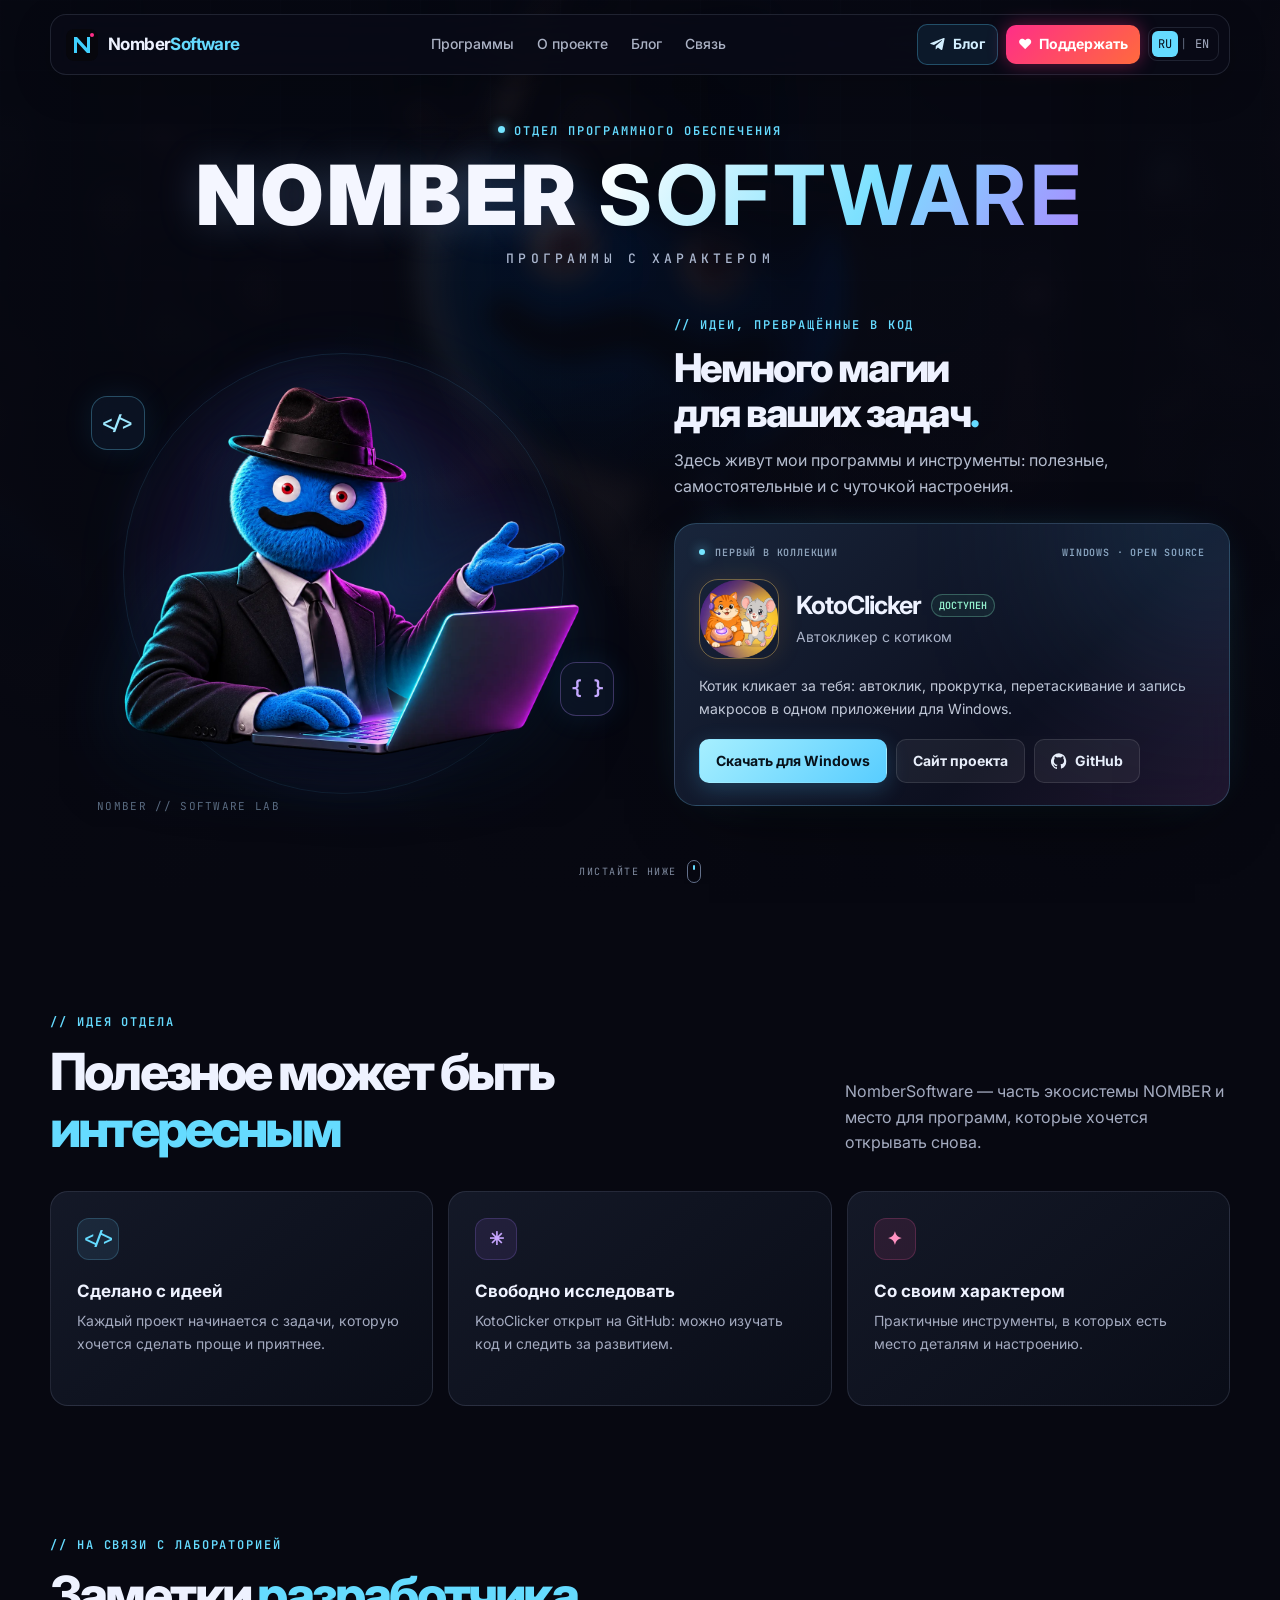
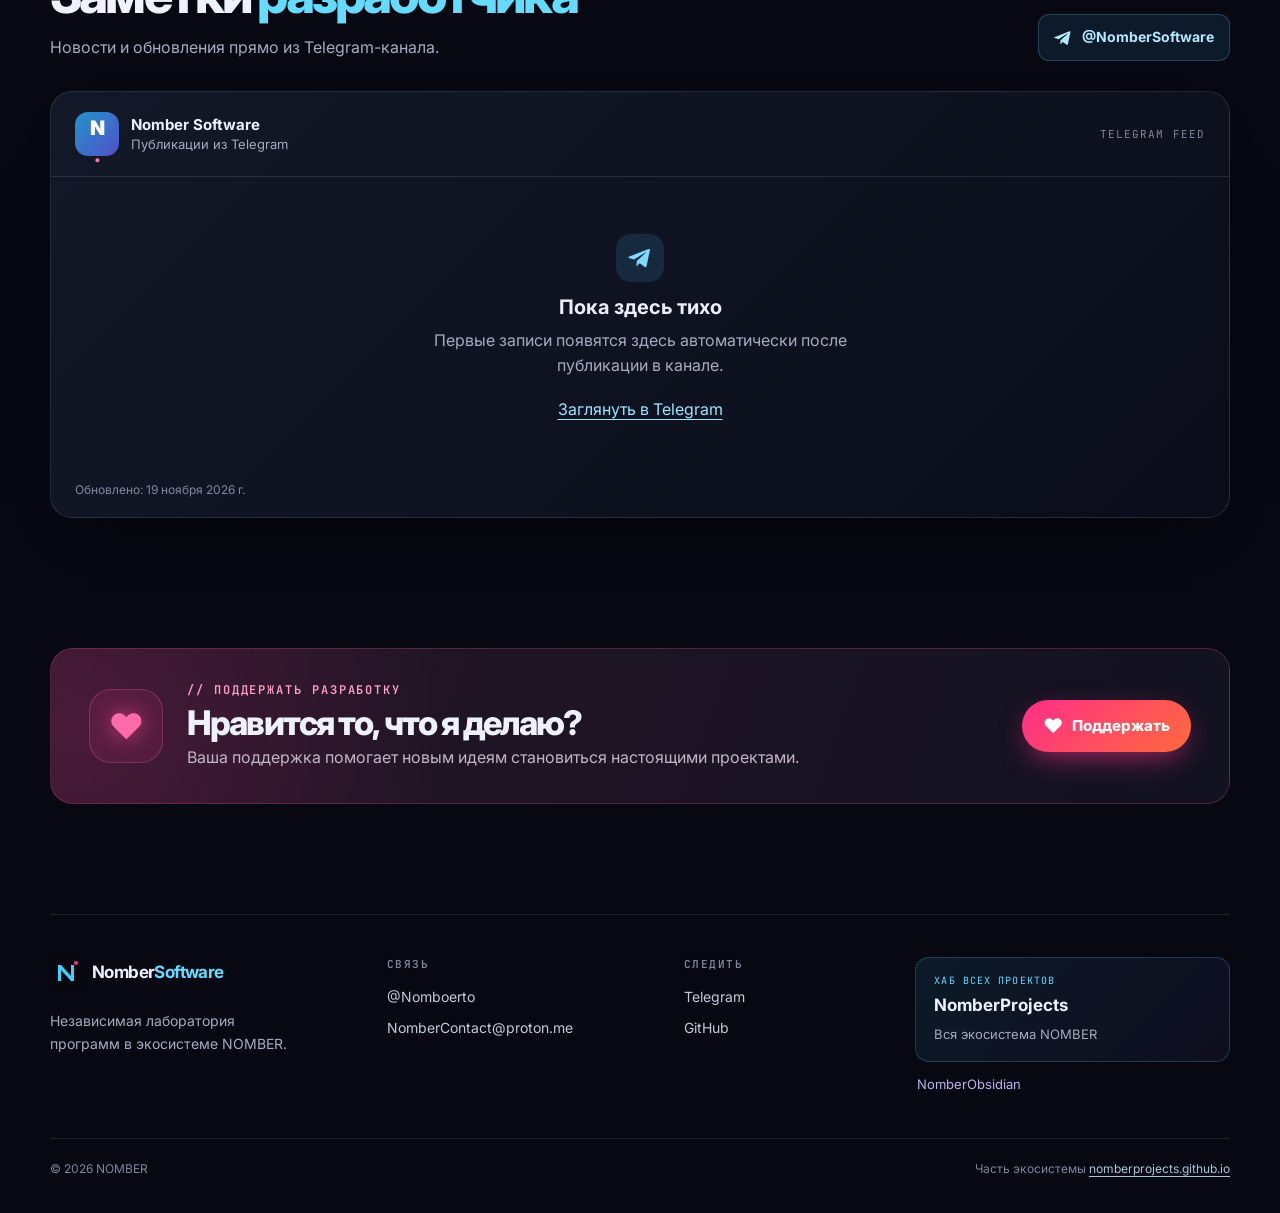
==== index.html @ de9d230d "Build NomberSoftware portfolio" ====
<!doctype html>
<html lang="ru">
<head>
  <meta charset="utf-8">
  <meta name="viewport" content="width=device-width, initial-scale=1">
  <title>NomberSoftware — программы с характером</title>
  <meta name="description" content="NomberSoftware — программы и инструменты NOMBER. Знакомьтесь с KotoClicker и следите за новостями разработки.">
  <meta name="theme-color" content="#070811">
  <link rel="canonical" href="https://nombersoftware.github.io/">
  <meta property="og:type" content="website">
  <meta property="og:site_name" content="NomberSoftware">
  <meta property="og:title" content="NomberSoftware — программы с характером">
  <meta property="og:description" content="Программы, инструменты и новости разработки от NOMBER.">
  <meta property="og:url" content="https://nombersoftware.github.io/">
  <meta property="og:image" content="https://nombersoftware.github.io/assets/scene.jpg">
  <meta property="og:locale" content="ru_RU">
  <meta name="twitter:card" content="summary_large_image">
  <link rel="icon" href="assets/favicon.svg" type="image/svg+xml">
  <link rel="preload" href="assets/mascot.webp" as="image">
  <link rel="preconnect" href="https://fonts.googleapis.com">
  <link rel="preconnect" href="https://fonts.gstatic.com" crossorigin>
  <link href="https://fonts.googleapis.com/css2?family=Inter:wght@400;500;600;700;800;900&family=JetBrains+Mono:wght@400;500;600;700&display=swap" rel="stylesheet">
  <link rel="stylesheet" href="assets/style.css">
  <script src="assets/main.js" defer></script>
</head>
<body>
<a class="skip" href="#software" data-i18n="skip">Перейти к программам</a>
<div class="ambient" aria-hidden="true"><div class="ambient-city"></div><div class="ambient-grid"></div></div>
<header class="nav" id="nav">
  <a class="brand" href="#top" aria-label="NomberSoftware — на главную"><img src="assets/favicon.svg" width="32" height="32" alt=""><span>Nomber<b>Software</b></span></a>
  <nav class="nav-links" aria-label="Разделы сайта">
    <a href="#software" data-i18n="nav.software">Программы</a>
    <a href="#about" data-i18n="nav.about">О проекте</a>
    <a href="#blog" data-i18n="nav.blog">Блог</a>
    <a href="#contact" data-i18n="nav.contact">Связь</a>
  </nav>
  <div class="nav-actions">
    <a class="nav-blog" href="#blog" aria-label="Блог NomberSoftware"><svg viewBox="0 0 24 24" aria-hidden="true"><path d="M21.9 4.3 18.6 20c-.2 1.1-.9 1.4-1.8.9l-5-3.7-2.4 2.3c-.3.3-.5.5-1 .5l.4-5.1 9.2-8.3c.4-.4-.1-.6-.6-.2L6 13.6l-4.9-1.5c-1.1-.3-1.1-1 .2-1.6L20.5 3c.9-.3 1.7.2 1.4 1.3z"/></svg><span data-i18n="nav.blog">Блог</span></a>
    <a class="nav-donate" href="https://donatre.github.io/" target="_blank" rel="noopener noreferrer">♥ <span data-i18n="donate">Поддержать</span></a>
    <div class="lang" role="group" aria-label="Язык / Language"><button type="button" data-lang="ru" aria-pressed="true">RU</button><i aria-hidden="true">|</i><button type="button" data-lang="en" aria-pressed="false">EN</button></div>
  </div>
</header>

<main id="top">
  <section class="hero wrap" aria-labelledby="hero-title">
    <div class="hero-heading">
      <p class="eyebrow"><span class="signal"></span><span data-i18n="hero.eyebrow">ОТДЕЛ ПРОГРАММНОГО ОБЕСПЕЧЕНИЯ</span></p>
      <h1 id="hero-title"><span>NOMBER</span><b>SOFTWARE</b></h1>
      <p class="hero-sub" data-i18n="hero.sub">ПРОГРАММЫ С ХАРАКТЕРОМ</p>
    </div>
    <div class="hero-stage" id="software">
      <div class="mascot-zone">
        <div class="orb orb-one" aria-hidden="true"></div><div class="orb orb-two" aria-hidden="true"></div>
        <div class="code-float code-one" aria-hidden="true">&lt;/&gt;</div><div class="code-float code-two" aria-hidden="true">{ }</div>
        <img class="mascot" src="assets/mascot.webp" alt="Персонаж NOMBER: синий пушистый разработчик в чёрной шляпе и костюме" width="1536" height="1024">
        <span class="mascot-label" aria-hidden="true">NOMBER // SOFTWARE LAB</span>
      </div>
      <div class="hero-content">
        <div class="intro">
          <p class="eyebrow" data-i18n="intro.eyebrow">// ИДЕИ, ПРЕВРАЩЁННЫЕ В КОД</p>
          <h2 data-i18n="intro.title">Немного магии<br>для ваших задач<span class="accent">.</span></h2>
          <p data-i18n="intro.text">Здесь живут мои программы и инструменты: полезные, самостоятельные и с чуточкой настроения.</p>
        </div>
        <article class="product-card">
          <div class="product-topline"><span><span class="tiny-dot"></span> <span data-i18n="product.label">ПЕРВЫЙ В КОЛЛЕКЦИИ</span></span><span>WINDOWS · OPEN SOURCE</span></div>
          <div class="product-main">
            <img class="product-icon" src="assets/kotoclicker.webp" alt="Котик и мышка — герои KotoClicker" width="116" height="116">
            <div class="product-title"><div class="product-title-row"><h3>KotoClicker</h3><span class="product-status" data-i18n="product.status">ДОСТУПЕН</span></div><p data-i18n="product.tag">Автокликер с котиком</p></div>
          </div>
          <p class="product-description" data-i18n="product.desc">Котик кликает за тебя: автоклик, прокрутка, перетаскивание и запись макросов в одном приложении для Windows.</p>
          <div class="product-actions">
            <a class="button button-cyan" href="https://github.com/NOMBER/KotoClicker/releases/latest" target="_blank" rel="noopener noreferrer" data-i18n="product.download">Скачать для Windows</a>
            <a class="button button-glass" href="https://kotoclick.github.io/" target="_blank" rel="noopener noreferrer" data-i18n="product.website">Сайт проекта</a>
            <a class="button button-glass" href="https://github.com/NOMBER/KotoClicker" target="_blank" rel="noopener noreferrer"><svg viewBox="0 0 24 24" aria-hidden="true"><path d="M12 .5a12 12 0 0 0-3.8 23.4c.6.1.8-.3.8-.6v-2c-3.3.7-4-1.6-4-1.6-.6-1.4-1.4-1.8-1.4-1.8-1-.7.1-.7.1-.7 1.2.1 1.8 1.2 1.8 1.2 1 1.8 2.8 1.3 3.5 1 .1-.8.4-1.3.8-1.6-2.7-.3-5.5-1.3-5.5-6 0-1.3.5-2.4 1.2-3.2-.1-.3-.5-1.5.1-3.2 0 0 1-.3 3.3 1.2a11.5 11.5 0 0 1 6 0C17.3 4.6 18.3 5 18.3 5c.7 1.7.3 2.9.1 3.2.8.8 1.2 1.9 1.2 3.2 0 4.6-2.8 5.6-5.5 5.9.4.4.8 1.1.8 2.2v3.3c0 .3.2.7.8.6A12 12 0 0 0 12 .5z"/></svg> GitHub</a>
          </div>
        </article>
      </div>
    </div>
    <a class="explore" href="#about"><span data-i18n="hero.more">ЛИСТАЙТЕ НИЖЕ</span><span class="mouse" aria-hidden="true"></span></a>
  </section>

  <section class="section wrap" id="about" aria-labelledby="about-title">
    <div class="section-heading"><div><p class="eyebrow" data-i18n="about.eyebrow">// ИДЕЯ ОТДЕЛА</p><h2 id="about-title" data-i18n="about.title">Полезное может быть<br><em>интересным</em></h2></div><p class="heading-note" data-i18n="about.note">NomberSoftware — часть экосистемы NOMBER и место для программ, которые хочется открывать снова.</p></div>
    <div class="values">
      <article class="value"><span class="value-icon">&lt;/&gt;</span><h3 data-i18n="value.one.title">Сделано с идеей</h3><p data-i18n="value.one.text">Каждый проект начинается с задачи, которую хочется сделать проще и приятнее.</p></article>
      <article class="value"><span class="value-icon">✳</span><h3 data-i18n="value.two.title">Свободно исследовать</h3><p data-i18n="value.two.text">KotoClicker открыт на GitHub: можно изучать код и следить за развитием.</p></article>
      <article class="value"><span class="value-icon">✦</span><h3 data-i18n="value.three.title">Со своим характером</h3><p data-i18n="value.three.text">Практичные инструменты, в которых есть место деталям и настроению.</p></article>
    </div>
  </section>

  <section class="section wrap blog-section" id="blog" aria-labelledby="blog-title">
    <div class="section-heading blog-heading"><div><p class="eyebrow" data-i18n="blog.eyebrow">// НА СВЯЗИ С ЛАБОРАТОРИЕЙ</p><h2 id="blog-title" data-i18n="blog.title">Заметки <em>разработчика</em></h2><p class="blog-lede" data-i18n="blog.lede">Новости и обновления прямо из Telegram-канала.</p></div><a class="telegram-link" href="https://t.me/NomberSoftware" target="_blank" rel="noopener noreferrer"><svg viewBox="0 0 24 24" aria-hidden="true"><path d="M21.9 4.3 18.6 20c-.2 1.1-.9 1.4-1.8.9l-5-3.7-2.4 2.3c-.3.3-.5.5-1 .5l.4-5.1 9.2-8.3c.4-.4-.1-.6-.6-.2L6 13.6l-4.9-1.5c-1.1-.3-1.1-1 .2-1.6L20.5 3c.9-.3 1.7.2 1.4 1.3z"/></svg><span>@NomberSoftware</span></a></div>
    <div class="feed-shell">
      <div class="feed-header"><div class="feed-ident"><span class="feed-logo">N<span>·</span></span><div><strong>Nomber Software</strong><span data-i18n="blog.source">Публикации из Telegram</span></div></div><span class="feed-source">TELEGRAM FEED</span></div>
      <div id="feed" class="feed" aria-live="polite"><p class="feed-loading" data-i18n="blog.loading">Загружаем публикации…</p></div>
      <button id="feed-more" class="button button-glass feed-more" type="button" hidden data-i18n="blog.more">Показать ещё</button>
      <p class="feed-updated" id="feed-updated"></p>
    </div>
  </section>

  <section class="support wrap" aria-labelledby="support-title">
    <div class="support-art" aria-hidden="true">♥</div><div class="support-copy"><p class="eyebrow" data-i18n="support.eyebrow">// ПОДДЕРЖАТЬ РАЗРАБОТКУ</p><h2 id="support-title" data-i18n="support.title">Нравится то, что я делаю?</h2><p data-i18n="support.text">Ваша поддержка помогает новым идеям становиться настоящими проектами.</p></div><a class="donate" href="https://donatre.github.io/" target="_blank" rel="noopener noreferrer"><span aria-hidden="true">♥</span> <span data-i18n="donate">Поддержать</span></a>
  </section>
</main>

<footer class="footer wrap" id="contact">
  <div class="footer-main"><div class="footer-about"><a class="brand" href="#top"><img src="assets/favicon.svg" width="32" height="32" alt=""><span>Nomber<b>Software</b></span></a><p data-i18n="footer.about">Независимая лаборатория программ в экосистеме NOMBER.</p></div><div class="footer-col"><h2 data-i18n="footer.contact">СВЯЗЬ</h2><a href="https://t.me/Nomboerto" target="_blank" rel="noopener noreferrer">@Nomboerto</a><a href="mailto:NomberContact@proton.me">NomberContact@proton.me</a></div><div class="footer-col"><h2 data-i18n="footer.follow">СЛЕДИТЬ</h2><a href="https://t.me/NomberSoftware" target="_blank" rel="noopener noreferrer">Telegram</a><a href="https://github.com/NomberSoftware" target="_blank" rel="noopener noreferrer">GitHub</a></div><div class="ecosystem"><a class="hub-card" href="https://nomberprojects.github.io/"><span data-i18n="footer.hub">ХАБ ВСЕХ ПРОЕКТОВ</span><strong>NomberProjects</strong><small data-i18n="footer.hubtext">Вся экосистема NOMBER</small></a><a class="ecosystem-sibling" href="https://nomberobsidian.github.io/">NomberObsidian</a></div></div>
  <div class="footer-bottom"><p>© <span id="year">2026</span> NOMBER</p><p><span data-i18n="footer.part">Часть экосистемы</span> <a href="https://nomberprojects.github.io/">nomberprojects.github.io</a></p></div>
</footer>
</body>
</html>
---- assets/style.css ----
:root{--bg:#070811;--ink:#eef2ff;--muted:#a4abc0;--dim:#7e879e;--cyan:#65dbff;--purple:#a68bff;--pink:#ff3d91;--border:rgba(205,220,255,.12);--glass:rgba(15,19,34,.78);--mono:'JetBrains Mono',ui-monospace,monospace;--sans:'Inter',system-ui,-apple-system,sans-serif}
*{box-sizing:border-box}
html{scroll-behavior:smooth;scroll-padding-top:100px}
body{margin:0;background:var(--bg);color:var(--ink);font:400 16px/1.6 var(--sans);overflow-x:hidden;-webkit-font-smoothing:antialiased}
img{display:block;max-width:100%}a{color:inherit}button{font:inherit}svg{display:block;width:18px;height:18px;fill:currentColor}::selection{background:#63d7ff;color:#07101b}:focus-visible{outline:2px solid var(--cyan);outline-offset:4px;border-radius:5px}.skip{position:fixed;top:10px;left:-9999px;z-index:100;background:var(--cyan);color:#07101b;padding:9px 14px;border-radius:8px}.skip:focus{left:10px}
.wrap{width:min(1180px,calc(100% - 48px));margin-inline:auto}.ambient{position:fixed;inset:0;z-index:-2;overflow:hidden;background:#070811}.ambient-city{position:absolute;inset:-40px;background:linear-gradient(90deg,rgba(4,7,16,.86),rgba(6,8,18,.76)),url('scene.jpg') center/cover;filter:blur(11px) saturate(1.2);transform:scale(1.08);opacity:.68}.ambient:after{content:"";position:absolute;inset:0;background:radial-gradient(ellipse at 48% 17%,transparent,rgba(7,8,17,.58) 55%,#070811 100%),linear-gradient(transparent 40%,#070811 100%)}.ambient-grid{position:absolute;inset:0;opacity:.12;background-image:linear-gradient(rgba(139,190,255,.12) 1px,transparent 1px),linear-gradient(90deg,rgba(139,190,255,.12) 1px,transparent 1px);background-size:70px 70px;mask-image:linear-gradient(#000,transparent 75%)}
.nav{position:fixed;z-index:50;left:50%;top:14px;transform:translateX(-50%);width:min(1180px,calc(100% - 28px));min-height:61px;padding:8px 10px 8px 15px;display:flex;align-items:center;gap:20px;border:1px solid var(--border);border-radius:16px;background:rgba(9,11,22,.78);backdrop-filter:blur(20px) saturate(1.4);box-shadow:0 12px 38px rgba(0,0,0,.18);transition:background .2s}.nav.scrolled{background:rgba(8,10,19,.94)}.brand{display:inline-flex;align-items:center;gap:10px;text-decoration:none;white-space:nowrap;font-weight:700;letter-spacing:-.035em;font-size:17px}.brand img{border-radius:8px}.brand b{color:var(--cyan)}.nav-links{display:flex;gap:3px;margin:auto}.nav-links a{color:#abb2c4;text-decoration:none;font-size:14px;font-weight:500;padding:8px 10px;border-radius:8px;transition:color .2s,background .2s}.nav-links a:hover{background:rgba(255,255,255,.06);color:#fff}.nav-actions{display:flex;align-items:center;gap:8px}.nav-blog,.nav-donate{display:inline-flex;align-items:center;gap:7px;border-radius:10px;padding:8px 12px;text-decoration:none;font-size:14px;font-weight:700;white-space:nowrap}.nav-blog{color:#d3efff;background:rgba(49,166,221,.1);border:1px solid rgba(91,201,252,.3)}.nav-blog:hover{background:rgba(49,166,221,.25)}.nav-blog svg{width:16px;height:16px}.nav-donate{background:linear-gradient(135deg,#ff2e88,#ff6a3d);box-shadow:0 0 18px rgba(255,46,136,.4);color:#fff}.nav-donate:hover,.donate:hover{filter:brightness(1.1);transform:translateY(-2px)}.lang{display:flex;align-items:center;gap:2px;padding:3px;border:1px solid var(--border);border-radius:9px;font:12px var(--mono)}.lang button{border:0;background:transparent;color:var(--muted);padding:5px 6px;border-radius:6px;cursor:pointer;font:inherit}.lang i{font-style:normal;color:#596174}.lang button[aria-pressed=true]{background:var(--cyan);color:#07101b}
.hero{padding-top:122px;position:relative}.hero-heading{text-align:center;position:relative;z-index:2}.eyebrow{font:600 12px/1.5 var(--mono);letter-spacing:.16em;color:var(--cyan);text-transform:uppercase;margin:0}.signal,.tiny-dot{display:inline-block;width:7px;height:7px;border-radius:50%;background:#75e5ff;box-shadow:0 0 12px #66dbff;vertical-align:2px;margin-right:9px}.hero-heading h1{display:flex;justify-content:center;align-items:center;gap:.22em;margin:14px 0 2px;font-size:clamp(40px,6.5vw,83px);line-height:1;letter-spacing:.045em;font-weight:900}.hero-heading h1 span{color:#f4f6ff;text-shadow:0 0 40px rgba(147,190,255,.22)}.hero-heading h1 b{background:linear-gradient(120deg,#fff 2%,#7de1ff 55%,#a78bff 100%);background-clip:text;-webkit-background-clip:text;color:transparent}.hero-sub{margin:13px 0 0;font:500 13px/1.4 var(--mono);letter-spacing:.32em;color:#acb8d0}.hero-stage{display:grid;grid-template-columns:minmax(0,1.02fr) minmax(0,.98fr);gap:28px;align-items:center;min-height:535px;margin-top:20px}.mascot-zone{position:relative;isolation:isolate;min-width:0;align-self:stretch;display:grid;place-items:center;overflow:visible}.mascot{position:relative;z-index:2;width:min(100%,570px);max-height:570px;object-fit:contain;filter:drop-shadow(0 25px 35px rgba(0,0,0,.65)) drop-shadow(0 0 28px rgba(50,145,255,.17));mask-image:linear-gradient(#000 89%,transparent 100%)}.orb{position:absolute;z-index:-1;border-radius:50%;pointer-events:none}.orb-one{width:80%;aspect-ratio:1;background:radial-gradient(circle,rgba(45,140,233,.29),rgba(104,67,214,.11) 50%,transparent 72%);filter:blur(9px);animation:breathe 7s ease-in-out infinite}.orb-two{width:75%;aspect-ratio:1;border:1px solid rgba(89,200,255,.13);box-shadow:inset 0 0 70px rgba(89,200,255,.05),0 0 70px rgba(89,200,255,.04)}.code-float{position:absolute;z-index:3;display:grid;place-items:center;width:54px;height:54px;background:rgba(14,23,42,.7);backdrop-filter:blur(12px);border:1px solid rgba(108,216,255,.3);border-radius:16px;color:#9de8ff;box-shadow:0 0 30px rgba(51,180,255,.1);font:700 19px var(--mono);animation:float 7s ease-in-out infinite}.code-one{top:19%;left:7%}.code-two{bottom:25%;right:4%;color:#c5a9ff;border-color:rgba(179,139,255,.3);animation-delay:-3s}.mascot-label{position:absolute;z-index:3;bottom:8%;left:8%;font:11px var(--mono);letter-spacing:.12em;color:rgba(170,204,237,.5)}
.hero-content{position:relative;z-index:3;padding:0 0 24px 8px}.intro h2{font-size:clamp(30px,3.1vw,43px);letter-spacing:-.055em;line-height:1.13;margin:12px 0 12px;font-weight:800}.accent{color:var(--cyan)}.intro>p:not(.eyebrow){max-width:500px;color:#b5bdcf;margin:0 0 24px}.product-card{position:relative;overflow:hidden;padding:22px 24px;border:1px solid rgba(117,212,255,.23);border-radius:22px;background:linear-gradient(135deg,rgba(27,41,64,.9),rgba(14,17,33,.91) 65%,rgba(37,25,51,.86));box-shadow:0 28px 70px -35px #000,0 0 45px -28px rgba(79,208,255,.55);backdrop-filter:blur(18px)}.product-card:before{content:"";position:absolute;width:220px;height:220px;right:-90px;top:-110px;background:#56baff;filter:blur(100px);opacity:.21}.product-topline{display:flex;justify-content:space-between;gap:10px;color:#8ea3bb;font:600 10px/1.4 var(--mono);letter-spacing:.08em}.tiny-dot{width:6px;height:6px;margin-right:4px;vertical-align:1px}.product-main{display:flex;align-items:center;gap:17px;margin:19px 0 15px}.product-icon{width:80px;height:80px;object-fit:cover;border-radius:19px;border:1px solid rgba(255,202,93,.4);box-shadow:0 0 26px rgba(255,168,46,.12)}.product-title{min-width:0;flex:1}.product-title-row{display:flex;align-items:center;gap:10px;flex-wrap:wrap}.product-title h3{font-size:25px;line-height:1.15;letter-spacing:-.04em;margin:0}.product-title p{color:#aab3c8;font-size:14px;margin:6px 0 0}.product-status{font:600 10px var(--mono);color:#94f1ce;border:1px solid rgba(134,234,196,.3);background:rgba(88,202,155,.08);padding:4px 7px;border-radius:20px}.product-description{font-size:14px;color:#c1c8d8;margin:0 0 18px;line-height:1.65}.product-actions{display:flex;gap:9px;flex-wrap:wrap}.button{border:1px solid transparent;display:inline-flex;justify-content:center;align-items:center;gap:8px;padding:10px 16px;border-radius:10px;font-size:14px;font-weight:700;text-decoration:none;cursor:pointer;transition:transform .2s,box-shadow .2s,background .2s}.button:hover{transform:translateY(-2px)}.button-cyan{color:#07111a;background:linear-gradient(135deg,#a6efff,#58cdff);box-shadow:0 6px 22px rgba(78,195,255,.23)}.button-glass{color:#e8eefa;background:rgba(255,255,255,.055);border-color:rgba(255,255,255,.11)}.button-glass:hover{background:rgba(255,255,255,.11)}.button svg{width:16px;height:16px}.explore{display:flex;align-items:center;justify-content:center;gap:10px;width:max-content;margin:2px auto 0;color:#7f8a9f;text-decoration:none;font:10px var(--mono);letter-spacing:.15em}.mouse{height:23px;width:14px;border:1px solid #64718c;border-radius:9px;position:relative}.mouse:after{content:"";position:absolute;top:4px;left:5px;width:2px;height:5px;background:var(--cyan);border-radius:5px;animation:scroll 1.7s infinite}
.section{padding-top:130px}.section-heading{display:flex;align-items:end;justify-content:space-between;gap:40px;margin-bottom:35px}.section-heading h2,.support h2{margin:12px 0 0;font-size:clamp(32px,4vw,52px);line-height:1.1;letter-spacing:-.055em;font-weight:800}.section-heading h2 em{font-style:normal;color:var(--cyan)}.heading-note{max-width:385px;color:var(--muted);margin:0}.values{display:grid;grid-template-columns:repeat(3,1fr);gap:15px}.value{min-height:215px;padding:26px;border:1px solid var(--border);border-radius:18px;background:linear-gradient(140deg,rgba(25,30,47,.75),rgba(12,15,27,.72));transition:transform .25s,border-color .25s}.value:hover{transform:translateY(-4px);border-color:rgba(109,216,255,.3)}.value-icon{display:grid;place-items:center;width:42px;height:42px;border-radius:12px;border:1px solid rgba(112,216,255,.2);background:rgba(98,201,255,.1);font:700 18px var(--mono);color:var(--cyan)}.value:nth-child(2) .value-icon{color:#c7a6ff;background:rgba(164,121,255,.1);border-color:rgba(164,121,255,.2)}.value:nth-child(3) .value-icon{color:#ff91c1;background:rgba(255,89,162,.1);border-color:rgba(255,89,162,.2)}.value h3{font-size:17px;line-height:1.3;margin:20px 0 7px}.value p{font-size:14px;line-height:1.65;color:var(--muted);margin:0}
.blog-heading{margin-bottom:30px}.blog-lede{color:var(--muted);margin:13px 0 0}.telegram-link{display:inline-flex;align-items:center;gap:10px;padding:11px 15px;border-radius:11px;color:#b3e8ff;background:rgba(46,157,211,.13);border:1px solid rgba(94,194,238,.25);text-decoration:none;font-size:14px;font-weight:700;white-space:nowrap}.telegram-link:hover{background:rgba(46,157,211,.25)}.feed-shell{overflow:hidden;border:1px solid var(--border);border-radius:22px;background:linear-gradient(135deg,rgba(21,27,43,.9),rgba(12,15,27,.9));box-shadow:0 30px 60px -45px #000}.feed-header{display:flex;justify-content:space-between;align-items:center;padding:20px 24px;border-bottom:1px solid var(--border)}.feed-ident{display:flex;gap:12px;align-items:center}.feed-ident>div{display:flex;flex-direction:column;line-height:1.4}.feed-ident strong{font-size:15px}.feed-ident div>span{font-size:13px;color:var(--muted)}.feed-logo{width:44px;height:44px;display:grid;place-items:center;border-radius:13px;background:linear-gradient(135deg,#2493cc,#5050c7);color:white;font-size:20px;font-weight:900}.feed-logo span{display:inline;color:#fb7cac}.feed-source{font:11px var(--mono);letter-spacing:.1em;color:var(--dim)}.feed{padding:22px;display:grid;grid-template-columns:repeat(2,minmax(0,1fr));gap:14px}.feed-empty,.feed-loading,.feed-error{grid-column:1/-1;padding:35px 20px;text-align:center;color:var(--muted)}.feed-empty strong{display:block;color:#ebeff9;font-size:20px;line-height:1.3;margin:12px 0 8px}.feed-empty p{margin:0 auto;max-width:460px}.feed-empty-icon{margin:auto;display:grid;place-items:center;width:48px;height:48px;border-radius:15px;background:rgba(65,179,230,.14);color:#80d8ff}.feed-empty-icon svg{width:24px;height:24px}.feed-empty a{display:inline-block;margin-top:18px;color:#9ee4ff;text-underline-offset:4px}.feed-error button{margin-left:8px;background:none;border:0;color:var(--cyan);text-decoration:underline;cursor:pointer}.post{min-width:0;overflow:hidden;border:1px solid rgba(255,255,255,.08);border-radius:15px;background:rgba(255,255,255,.035)}.post-media{display:block;max-height:300px;overflow:hidden;background:#0d1424}.post-media img{width:100%;max-height:300px;object-fit:cover}.post-body{padding:20px}.post-text{white-space:normal;overflow-wrap:anywhere;color:#d7dceb;font-size:15px;line-height:1.7}.post-text a{color:var(--cyan)}.post-text pre{max-width:100%;overflow:auto}.post-meta{display:flex;align-items:center;justify-content:space-between;gap:12px;margin-top:18px;color:var(--dim);font-size:12px}.post-meta a{color:var(--cyan);text-decoration:none;font-weight:600}.post-meta a:hover{text-decoration:underline}.post-document{font-size:14px;color:var(--muted);margin-top:12px}.feed-more{margin:0 22px 18px}.feed-updated{margin:0;padding:0 24px 18px;color:var(--dim);font-size:12px}.feed-updated:empty{display:none}
.support{position:relative;display:flex;align-items:center;gap:24px;margin-top:130px;padding:32px 38px;border:1px solid rgba(255,80,151,.24);border-radius:23px;background:radial-gradient(circle at 2% 50%,rgba(254,59,150,.17),transparent 32%),linear-gradient(110deg,rgba(46,24,45,.8),rgba(20,20,35,.9));overflow:hidden}.support-art{display:grid;place-items:center;flex:none;width:74px;height:74px;border:1px solid rgba(255,113,167,.28);border-radius:22px;color:#ff6aa9;background:rgba(255,59,140,.1);font-size:35px;text-shadow:0 0 22px rgba(255,76,145,.7)}.support-copy{flex:1}.support .eyebrow{color:#ff9ec4}.support h2{font-size:clamp(24px,3vw,34px);margin:5px 0 4px}.support p:not(.eyebrow){margin:0;color:#c2b5c6}.donate{display:inline-flex;align-items:center;justify-content:center;gap:9px;flex:none;text-decoration:none;font-weight:800;font-size:15px;padding:14px 21px;border-radius:999px;color:#fff;background:linear-gradient(135deg,#ff2e88,#ff6a3d);box-shadow:0 10px 30px -8px rgba(255,46,136,.7);transition:transform .2s,filter .2s}.donate>span:first-child{font-size:20px;line-height:1}
.footer{margin-top:110px;padding-bottom:35px}.footer-main{display:grid;grid-template-columns:1.15fr 1fr .75fr 1.2fr;gap:35px;border-top:1px solid var(--border);padding:42px 0}.footer-about p{max-width:240px;color:var(--muted);font-size:14px}.footer-col{display:flex;flex-direction:column;gap:9px}.footer-col h2{margin:0 0 6px;font:600 11px var(--mono);letter-spacing:.14em;color:var(--dim)}.footer-col a{width:max-content;max-width:100%;overflow-wrap:anywhere;text-decoration:none;color:#c3cada;font-size:14px}.footer-col a:hover{color:var(--cyan)}.hub-card{align-self:start;display:flex;flex-direction:column;gap:5px;padding:16px 18px;border:1px solid rgba(98,205,255,.21);border-radius:14px;background:linear-gradient(135deg,rgba(47,125,164,.16),rgba(83,61,151,.1));text-decoration:none}.hub-card span{font:10px var(--mono);letter-spacing:.11em;color:var(--cyan)}.hub-card strong{font-size:17px}.hub-card small{font-size:13px;color:var(--muted)}.hub-card:hover{border-color:var(--cyan)}.ecosystem-sibling{display:inline-flex;gap:8px;margin:12px 2px 0;color:#bcb0ed;font-size:13px;text-decoration:none}.ecosystem-sibling:hover{color:#e4daff}.ecosystem-sibling span{color:#a78bff}.footer-bottom{display:flex;justify-content:space-between;gap:16px;padding-top:20px;border-top:1px solid var(--border);color:var(--dim);font-size:12px}.footer-bottom p{margin:0}.footer-bottom a{color:#a8c8d9;text-underline-offset:3px}
@keyframes breathe{50%{transform:scale(1.08);opacity:.75}}@keyframes float{50%{transform:translateY(-9px)}}@keyframes scroll{70%{transform:translateY(6px);opacity:0}}
@media(max-width:1000px){.nav-links{gap:0}.nav-links a{padding-inline:6px;font-size:13px}.nav{gap:10px}.nav-blog span{display:none}.hero-stage{gap:10px}.product-card{padding:19px}.product-topline{font-size:9px}}
@media(max-width:760px){.wrap{width:min(100% - 32px,560px)}.nav{top:8px;width:calc(100% - 16px);min-height:55px;padding:7px 8px 7px 11px}.nav-links{display:none}.brand{font-size:15px}.nav-actions{margin-left:auto;gap:6px}.nav-donate{padding:8px 10px}.nav-donate span{display:none}.nav-blog{padding:8px}.nav-blog span{display:none}.lang{font-size:11px}.lang button{padding:5px}.hero{padding-top:107px}.hero-heading h1{flex-wrap:wrap;gap:.05em .22em;font-size:clamp(33px,8.3vw,56px)}.hero-sub{font-size:11px;letter-spacing:.2em}.hero-stage{grid-template-columns:1fr;gap:0;margin-top:8px}.mascot-zone{height:370px}.mascot{height:100%;width:100%;object-fit:contain}.orb-one,.orb-two{width:75%;max-width:350px}.code-one{left:5%;top:14%}.code-two{right:5%;bottom:24%}.mascot-label{left:6%;bottom:7%}.hero-content{padding:0}.intro h2{font-size:34px}.product-card{margin-top:0}.explore{margin-top:32px}.section{padding-top:100px}.section-heading{display:block;margin-bottom:25px}.heading-note{margin-top:16px}.values{grid-template-columns:1fr}.value{min-height:0}.blog-heading .telegram-link{margin-top:20px}.feed{grid-template-columns:1fr;padding:14px}.feed-header{padding:17px}.feed-more{margin-left:14px}.support{margin-top:95px;align-items:flex-start;flex-wrap:wrap;padding:26px}.support-art{width:55px;height:55px;border-radius:16px;font-size:27px}.support-copy{min-width:calc(100% - 85px)}.support .donate{margin-left:79px}.footer{margin-top:80px}.footer-main{grid-template-columns:1fr 1fr;gap:30px}.footer-about{grid-column:1/-1}.ecosystem{grid-column:1/-1}.footer-bottom{display:block}.footer-bottom p+p{margin-top:8px}}
@media(max-width:400px){.brand span{font-size:14px}.nav-donate{padding-inline:8px}.lang{padding:2px}.lang button{padding:4px}.hero-heading h1{font-size:32px}.mascot-zone{height:325px}.product-main{gap:12px}.product-icon{width:67px;height:67px}.product-title h3{font-size:22px}.product-topline{font-size:9px}.support{gap:15px}.support-art{width:45px;height:45px}.support-copy{min-width:calc(100% - 60px)}.support .donate{margin-left:60px}}
@media(prefers-reduced-motion:reduce){html{scroll-behavior:auto}*,*::before,*::after{animation:none!important;transition:none!important}}
[hidden]{display:none!important}.post-gallery{display:grid}.post-gallery.multiple{grid-template-columns:repeat(2,minmax(0,1fr));gap:2px}.post-gallery.multiple .post-media img{height:200px}.post-media{position:relative}.post-play{position:absolute;left:50%;top:50%;transform:translate(-50%,-50%);display:grid;place-items:center;width:45px;height:45px;border-radius:50%;background:rgba(0,0,0,.65);color:white;font-size:17px}
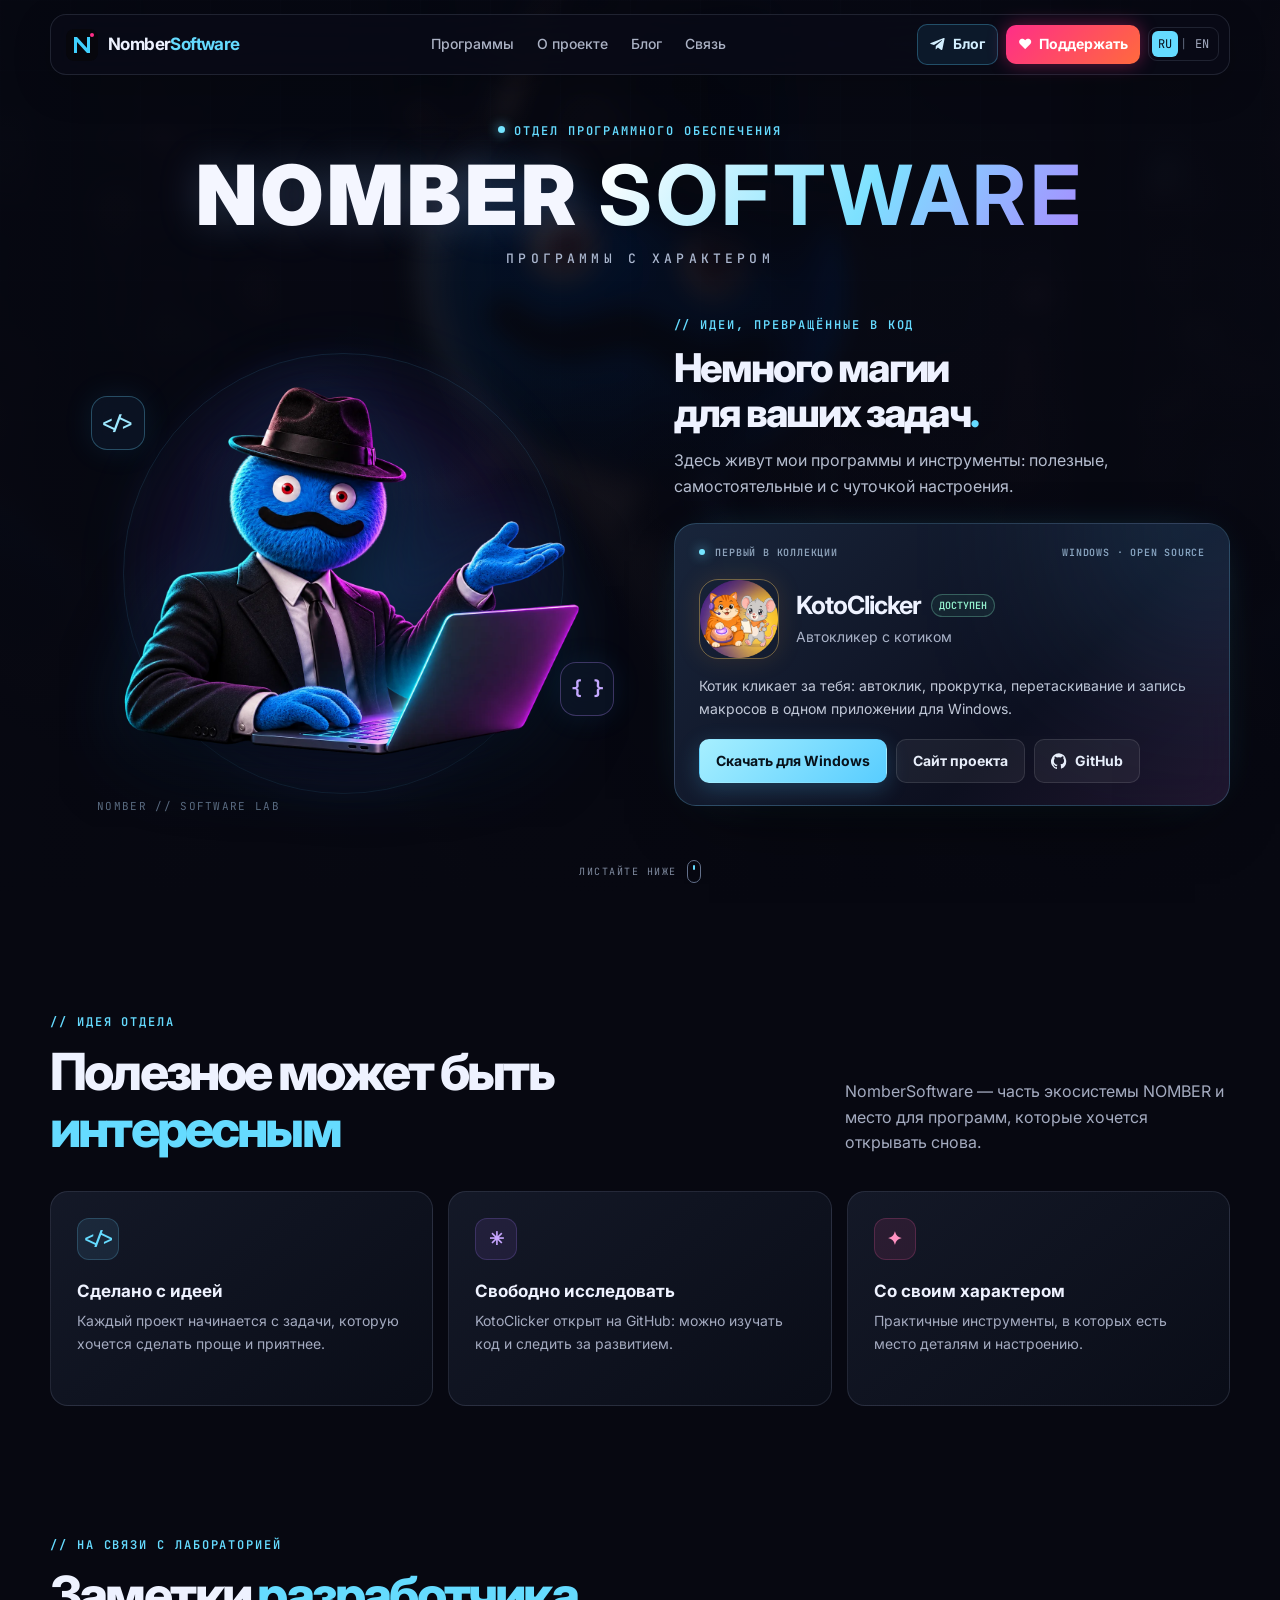
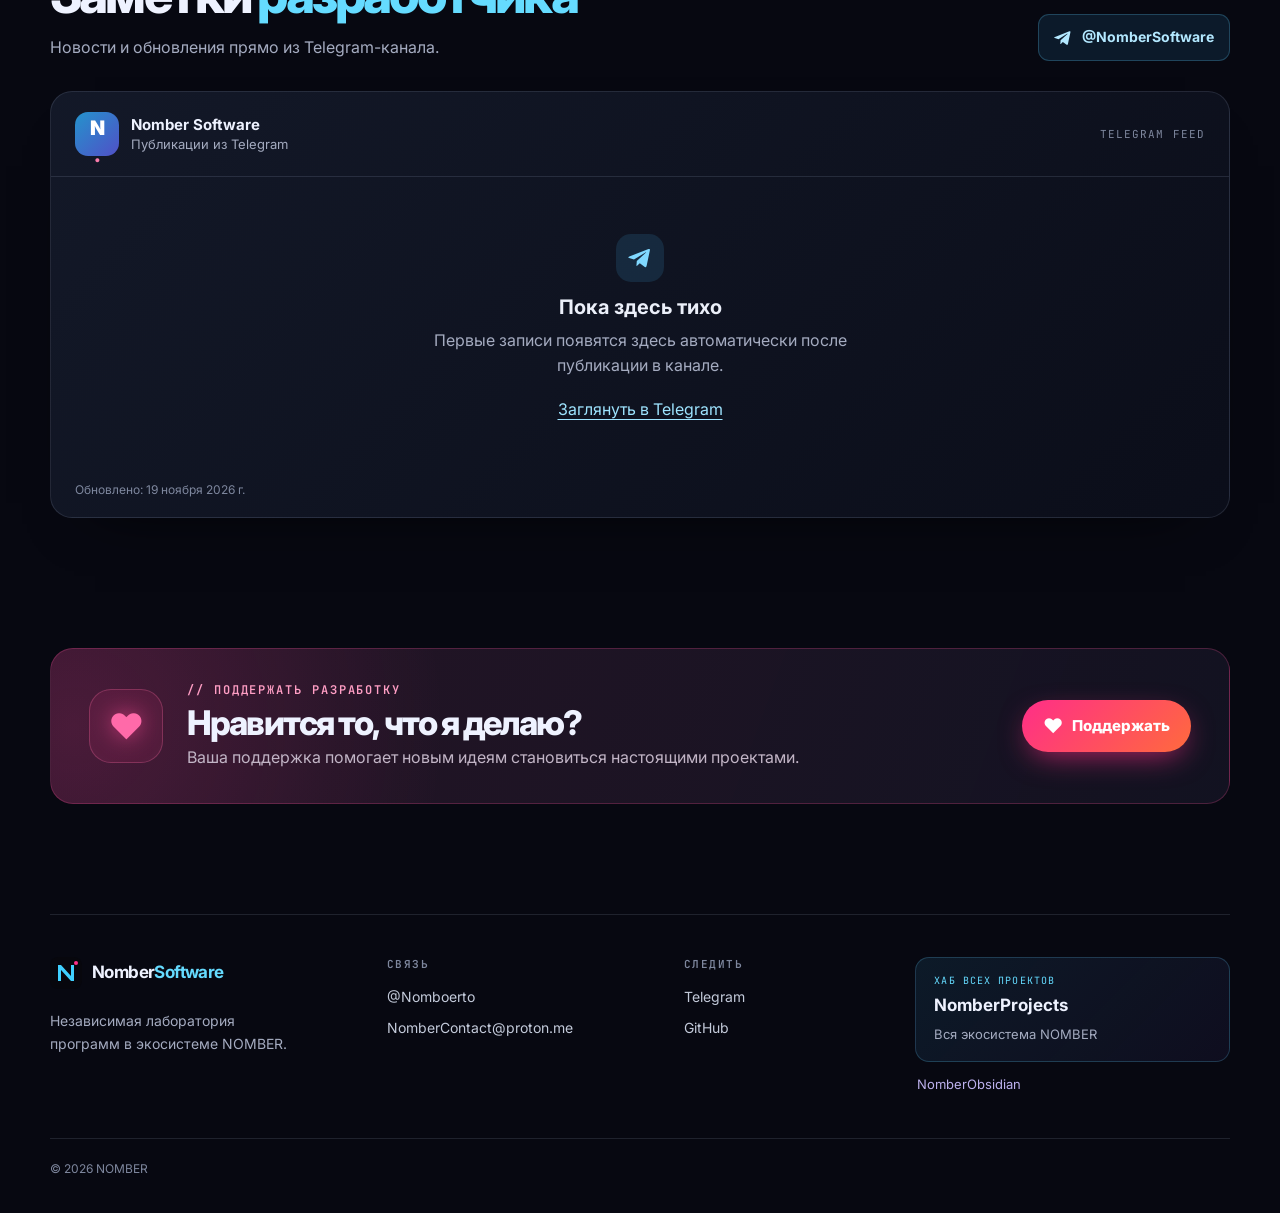
==== commit 0d470716: "Remove duplicate footer link" ====
--- a/index.html
+++ b/index.html
@@ -105,7 +105,7 @@
 
 <footer class="footer wrap" id="contact">
   <div class="footer-main"><div class="footer-about"><a class="brand" href="#top"><img src="assets/favicon.svg" width="32" height="32" alt=""><span>Nomber<b>Software</b></span></a><p data-i18n="footer.about">Независимая лаборатория программ в экосистеме NOMBER.</p></div><div class="footer-col"><h2 data-i18n="footer.contact">СВЯЗЬ</h2><a href="https://t.me/Nomboerto" target="_blank" rel="noopener noreferrer">@Nomboerto</a><a href="mailto:NomberContact@proton.me">NomberContact@proton.me</a></div><div class="footer-col"><h2 data-i18n="footer.follow">СЛЕДИТЬ</h2><a href="https://t.me/NomberSoftware" target="_blank" rel="noopener noreferrer">Telegram</a><a href="https://github.com/NomberSoftware" target="_blank" rel="noopener noreferrer">GitHub</a></div><div class="ecosystem"><a class="hub-card" href="https://nomberprojects.github.io/"><span data-i18n="footer.hub">ХАБ ВСЕХ ПРОЕКТОВ</span><strong>NomberProjects</strong><small data-i18n="footer.hubtext">Вся экосистема NOMBER</small></a><a class="ecosystem-sibling" href="https://nomberobsidian.github.io/">NomberObsidian</a></div></div>
-  <div class="footer-bottom"><p>© <span id="year">2026</span> NOMBER</p><p><span data-i18n="footer.part">Часть экосистемы</span> <a href="https://nomberprojects.github.io/">nomberprojects.github.io</a></p></div>
+  <div class="footer-bottom"><p>© <span id="year">2026</span> NOMBER</p></div>
 </footer>
 </body>
 </html>
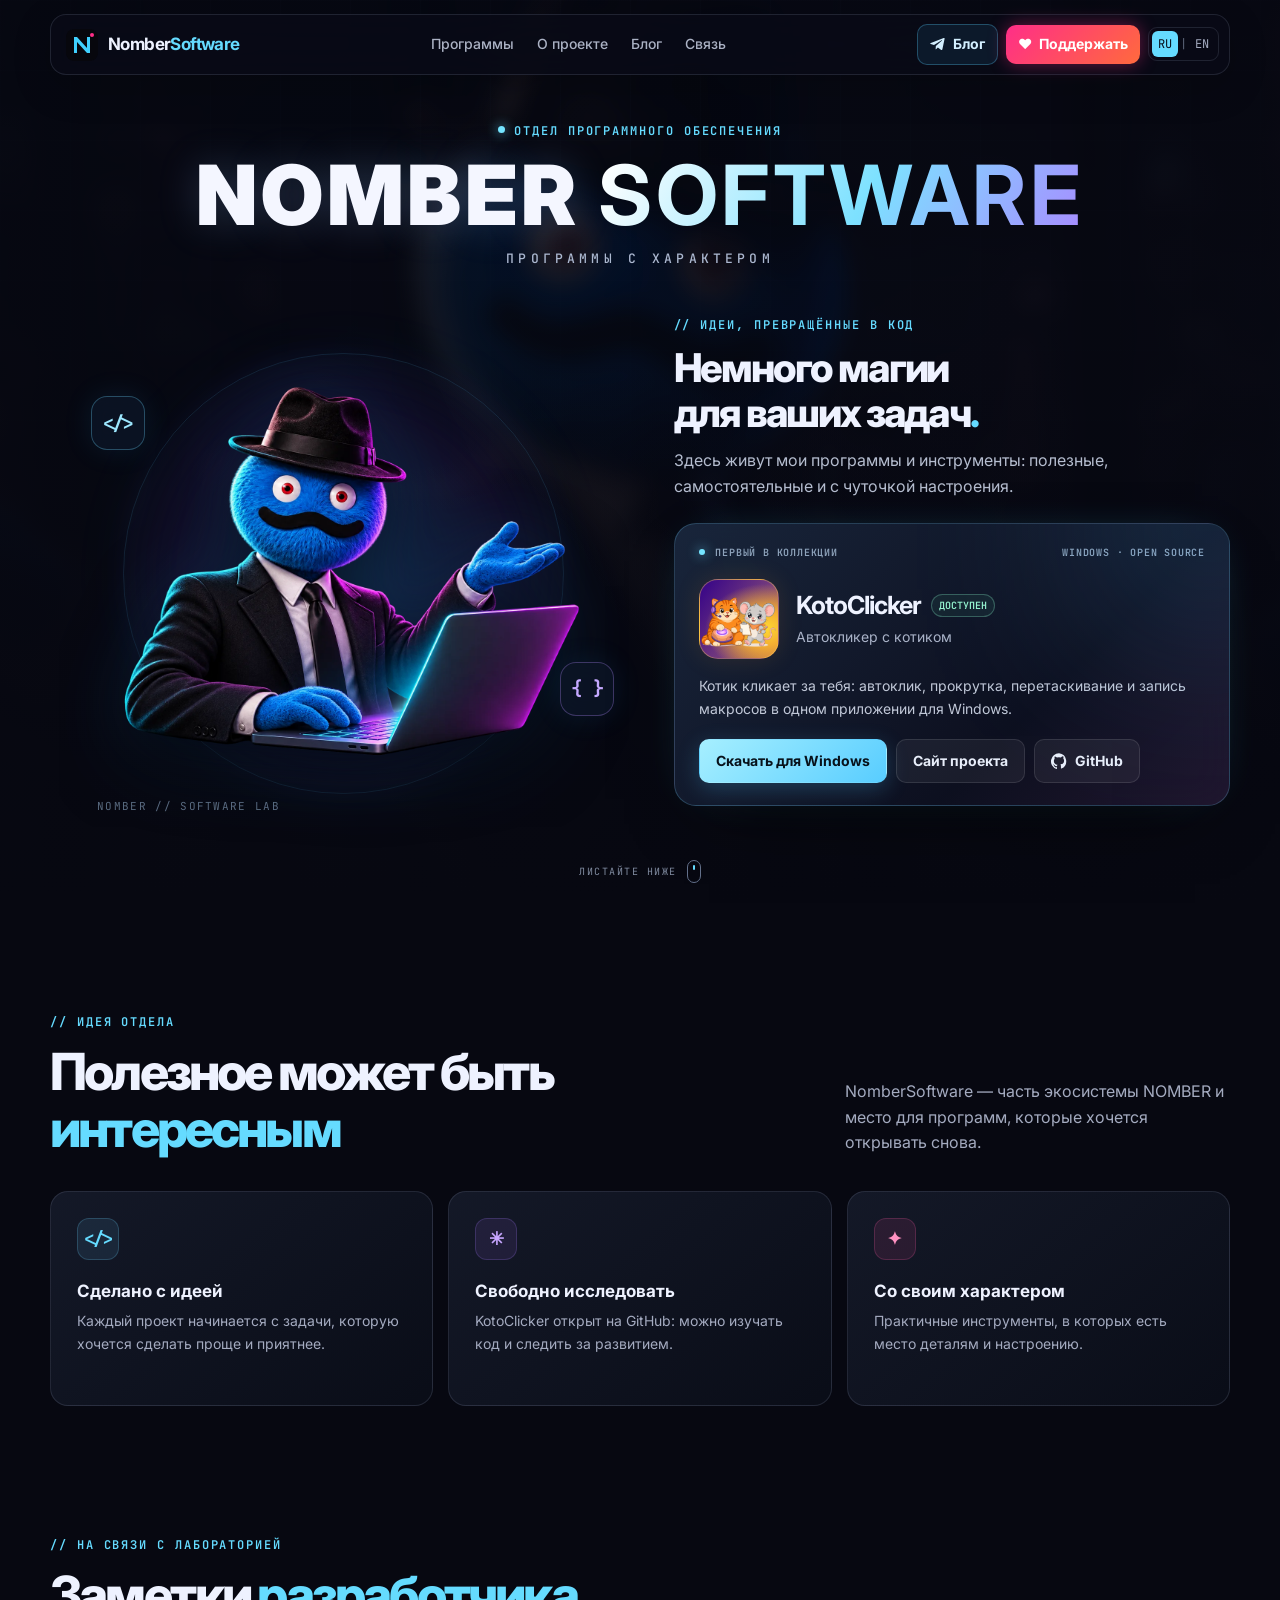
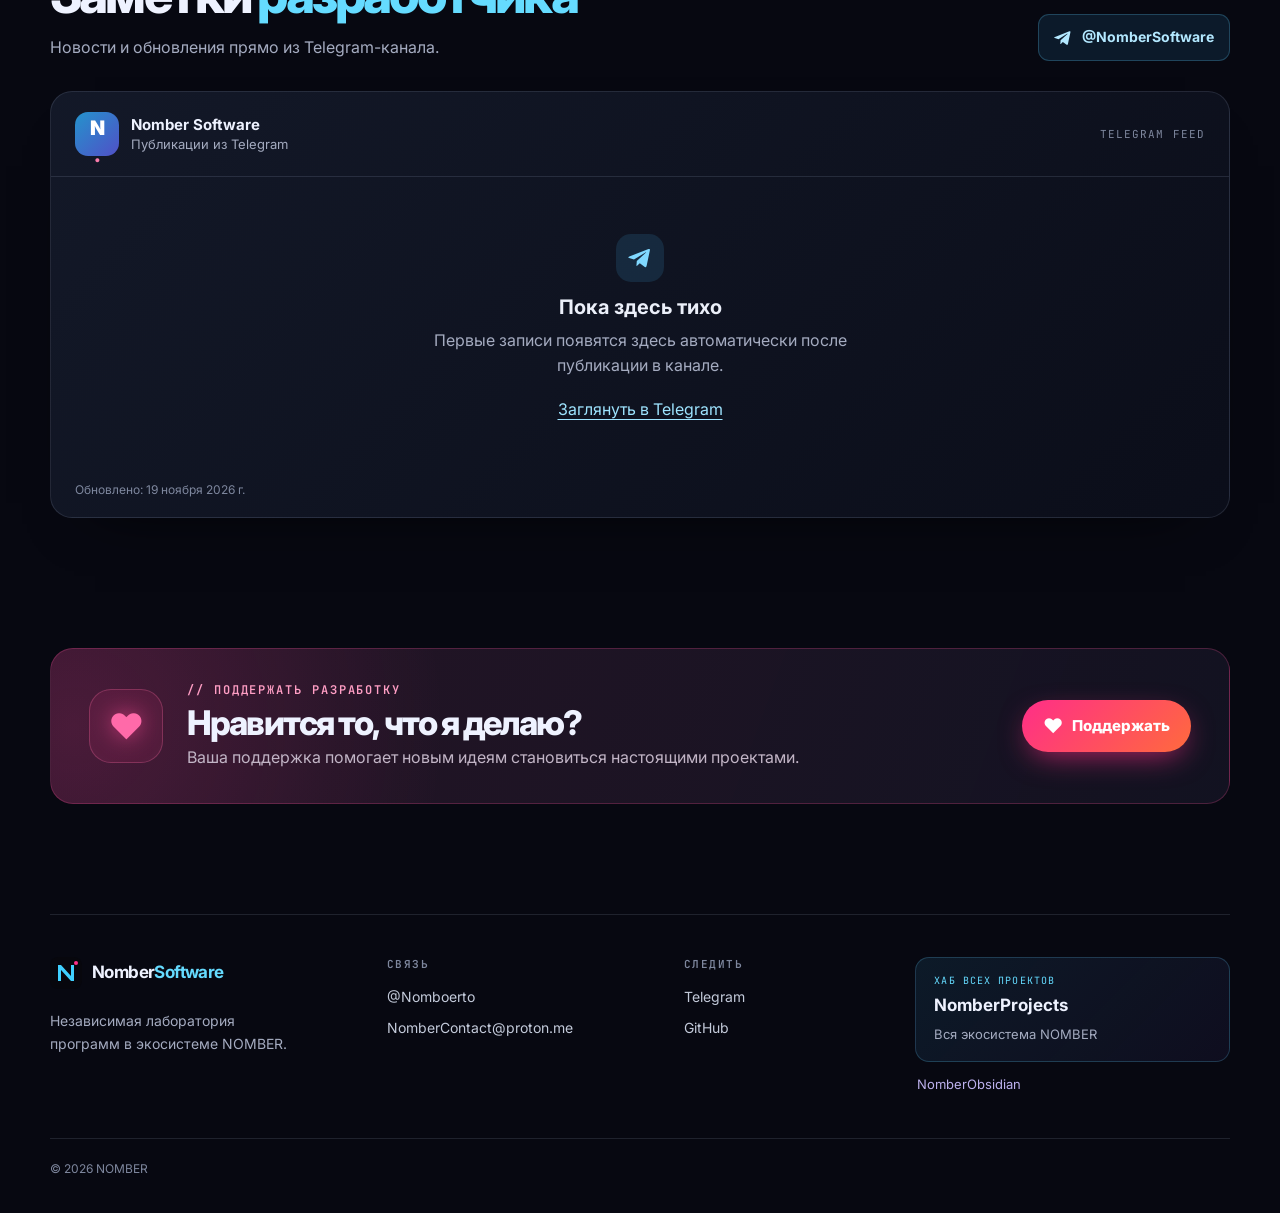
==== commit 74d966f3: "Fit KotoClicker artwork in rounded icon" ====
--- a/index.html
+++ b/index.html
@@ -20,7 +20,7 @@
   <link rel="preconnect" href="https://fonts.googleapis.com">
   <link rel="preconnect" href="https://fonts.gstatic.com" crossorigin>
   <link href="https://fonts.googleapis.com/css2?family=Inter:wght@400;500;600;700;800;900&family=JetBrains+Mono:wght@400;500;600;700&display=swap" rel="stylesheet">
-  <link rel="stylesheet" href="assets/style.css">
+  <link rel="stylesheet" href="assets/style.css?v=icon2">
   <script src="assets/main.js" defer></script>
 </head>
 <body>
@@ -64,7 +64,7 @@
         <article class="product-card">
           <div class="product-topline"><span><span class="tiny-dot"></span> <span data-i18n="product.label">ПЕРВЫЙ В КОЛЛЕКЦИИ</span></span><span>WINDOWS · OPEN SOURCE</span></div>
           <div class="product-main">
-            <img class="product-icon" src="assets/kotoclicker.webp" alt="Котик и мышка — герои KotoClicker" width="116" height="116">
+            <span class="product-icon" role="img" aria-label="Котик и мышка — герои KotoClicker"><img class="product-icon-cat" src="assets/kotoclicker-cat.webp" alt="" width="561" height="640"><img class="product-icon-mouse" src="assets/kotoclicker-mouse.webp" alt="" width="417" height="520"></span>
             <div class="product-title"><div class="product-title-row"><h3>KotoClicker</h3><span class="product-status" data-i18n="product.status">ДОСТУПЕН</span></div><p data-i18n="product.tag">Автокликер с котиком</p></div>
           </div>
           <p class="product-description" data-i18n="product.desc">Котик кликает за тебя: автоклик, прокрутка, перетаскивание и запись макросов в одном приложении для Windows.</p>
--- a/assets/style.css
+++ b/assets/style.css
@@ -6,7 +6,7 @@
 .wrap{width:min(1180px,calc(100% - 48px));margin-inline:auto}.ambient{position:fixed;inset:0;z-index:-2;overflow:hidden;background:#070811}.ambient-city{position:absolute;inset:-40px;background:linear-gradient(90deg,rgba(4,7,16,.86),rgba(6,8,18,.76)),url('scene.jpg') center/cover;filter:blur(11px) saturate(1.2);transform:scale(1.08);opacity:.68}.ambient:after{content:"";position:absolute;inset:0;background:radial-gradient(ellipse at 48% 17%,transparent,rgba(7,8,17,.58) 55%,#070811 100%),linear-gradient(transparent 40%,#070811 100%)}.ambient-grid{position:absolute;inset:0;opacity:.12;background-image:linear-gradient(rgba(139,190,255,.12) 1px,transparent 1px),linear-gradient(90deg,rgba(139,190,255,.12) 1px,transparent 1px);background-size:70px 70px;mask-image:linear-gradient(#000,transparent 75%)}
 .nav{position:fixed;z-index:50;left:50%;top:14px;transform:translateX(-50%);width:min(1180px,calc(100% - 28px));min-height:61px;padding:8px 10px 8px 15px;display:flex;align-items:center;gap:20px;border:1px solid var(--border);border-radius:16px;background:rgba(9,11,22,.78);backdrop-filter:blur(20px) saturate(1.4);box-shadow:0 12px 38px rgba(0,0,0,.18);transition:background .2s}.nav.scrolled{background:rgba(8,10,19,.94)}.brand{display:inline-flex;align-items:center;gap:10px;text-decoration:none;white-space:nowrap;font-weight:700;letter-spacing:-.035em;font-size:17px}.brand img{border-radius:8px}.brand b{color:var(--cyan)}.nav-links{display:flex;gap:3px;margin:auto}.nav-links a{color:#abb2c4;text-decoration:none;font-size:14px;font-weight:500;padding:8px 10px;border-radius:8px;transition:color .2s,background .2s}.nav-links a:hover{background:rgba(255,255,255,.06);color:#fff}.nav-actions{display:flex;align-items:center;gap:8px}.nav-blog,.nav-donate{display:inline-flex;align-items:center;gap:7px;border-radius:10px;padding:8px 12px;text-decoration:none;font-size:14px;font-weight:700;white-space:nowrap}.nav-blog{color:#d3efff;background:rgba(49,166,221,.1);border:1px solid rgba(91,201,252,.3)}.nav-blog:hover{background:rgba(49,166,221,.25)}.nav-blog svg{width:16px;height:16px}.nav-donate{background:linear-gradient(135deg,#ff2e88,#ff6a3d);box-shadow:0 0 18px rgba(255,46,136,.4);color:#fff}.nav-donate:hover,.donate:hover{filter:brightness(1.1);transform:translateY(-2px)}.lang{display:flex;align-items:center;gap:2px;padding:3px;border:1px solid var(--border);border-radius:9px;font:12px var(--mono)}.lang button{border:0;background:transparent;color:var(--muted);padding:5px 6px;border-radius:6px;cursor:pointer;font:inherit}.lang i{font-style:normal;color:#596174}.lang button[aria-pressed=true]{background:var(--cyan);color:#07101b}
 .hero{padding-top:122px;position:relative}.hero-heading{text-align:center;position:relative;z-index:2}.eyebrow{font:600 12px/1.5 var(--mono);letter-spacing:.16em;color:var(--cyan);text-transform:uppercase;margin:0}.signal,.tiny-dot{display:inline-block;width:7px;height:7px;border-radius:50%;background:#75e5ff;box-shadow:0 0 12px #66dbff;vertical-align:2px;margin-right:9px}.hero-heading h1{display:flex;justify-content:center;align-items:center;gap:.22em;margin:14px 0 2px;font-size:clamp(40px,6.5vw,83px);line-height:1;letter-spacing:.045em;font-weight:900}.hero-heading h1 span{color:#f4f6ff;text-shadow:0 0 40px rgba(147,190,255,.22)}.hero-heading h1 b{background:linear-gradient(120deg,#fff 2%,#7de1ff 55%,#a78bff 100%);background-clip:text;-webkit-background-clip:text;color:transparent}.hero-sub{margin:13px 0 0;font:500 13px/1.4 var(--mono);letter-spacing:.32em;color:#acb8d0}.hero-stage{display:grid;grid-template-columns:minmax(0,1.02fr) minmax(0,.98fr);gap:28px;align-items:center;min-height:535px;margin-top:20px}.mascot-zone{position:relative;isolation:isolate;min-width:0;align-self:stretch;display:grid;place-items:center;overflow:visible}.mascot{position:relative;z-index:2;width:min(100%,570px);max-height:570px;object-fit:contain;filter:drop-shadow(0 25px 35px rgba(0,0,0,.65)) drop-shadow(0 0 28px rgba(50,145,255,.17));mask-image:linear-gradient(#000 89%,transparent 100%)}.orb{position:absolute;z-index:-1;border-radius:50%;pointer-events:none}.orb-one{width:80%;aspect-ratio:1;background:radial-gradient(circle,rgba(45,140,233,.29),rgba(104,67,214,.11) 50%,transparent 72%);filter:blur(9px);animation:breathe 7s ease-in-out infinite}.orb-two{width:75%;aspect-ratio:1;border:1px solid rgba(89,200,255,.13);box-shadow:inset 0 0 70px rgba(89,200,255,.05),0 0 70px rgba(89,200,255,.04)}.code-float{position:absolute;z-index:3;display:grid;place-items:center;width:54px;height:54px;background:rgba(14,23,42,.7);backdrop-filter:blur(12px);border:1px solid rgba(108,216,255,.3);border-radius:16px;color:#9de8ff;box-shadow:0 0 30px rgba(51,180,255,.1);font:700 19px var(--mono);animation:float 7s ease-in-out infinite}.code-one{top:19%;left:7%}.code-two{bottom:25%;right:4%;color:#c5a9ff;border-color:rgba(179,139,255,.3);animation-delay:-3s}.mascot-label{position:absolute;z-index:3;bottom:8%;left:8%;font:11px var(--mono);letter-spacing:.12em;color:rgba(170,204,237,.5)}
-.hero-content{position:relative;z-index:3;padding:0 0 24px 8px}.intro h2{font-size:clamp(30px,3.1vw,43px);letter-spacing:-.055em;line-height:1.13;margin:12px 0 12px;font-weight:800}.accent{color:var(--cyan)}.intro>p:not(.eyebrow){max-width:500px;color:#b5bdcf;margin:0 0 24px}.product-card{position:relative;overflow:hidden;padding:22px 24px;border:1px solid rgba(117,212,255,.23);border-radius:22px;background:linear-gradient(135deg,rgba(27,41,64,.9),rgba(14,17,33,.91) 65%,rgba(37,25,51,.86));box-shadow:0 28px 70px -35px #000,0 0 45px -28px rgba(79,208,255,.55);backdrop-filter:blur(18px)}.product-card:before{content:"";position:absolute;width:220px;height:220px;right:-90px;top:-110px;background:#56baff;filter:blur(100px);opacity:.21}.product-topline{display:flex;justify-content:space-between;gap:10px;color:#8ea3bb;font:600 10px/1.4 var(--mono);letter-spacing:.08em}.tiny-dot{width:6px;height:6px;margin-right:4px;vertical-align:1px}.product-main{display:flex;align-items:center;gap:17px;margin:19px 0 15px}.product-icon{width:80px;height:80px;object-fit:cover;border-radius:19px;border:1px solid rgba(255,202,93,.4);box-shadow:0 0 26px rgba(255,168,46,.12)}.product-title{min-width:0;flex:1}.product-title-row{display:flex;align-items:center;gap:10px;flex-wrap:wrap}.product-title h3{font-size:25px;line-height:1.15;letter-spacing:-.04em;margin:0}.product-title p{color:#aab3c8;font-size:14px;margin:6px 0 0}.product-status{font:600 10px var(--mono);color:#94f1ce;border:1px solid rgba(134,234,196,.3);background:rgba(88,202,155,.08);padding:4px 7px;border-radius:20px}.product-description{font-size:14px;color:#c1c8d8;margin:0 0 18px;line-height:1.65}.product-actions{display:flex;gap:9px;flex-wrap:wrap}.button{border:1px solid transparent;display:inline-flex;justify-content:center;align-items:center;gap:8px;padding:10px 16px;border-radius:10px;font-size:14px;font-weight:700;text-decoration:none;cursor:pointer;transition:transform .2s,box-shadow .2s,background .2s}.button:hover{transform:translateY(-2px)}.button-cyan{color:#07111a;background:linear-gradient(135deg,#a6efff,#58cdff);box-shadow:0 6px 22px rgba(78,195,255,.23)}.button-glass{color:#e8eefa;background:rgba(255,255,255,.055);border-color:rgba(255,255,255,.11)}.button-glass:hover{background:rgba(255,255,255,.11)}.button svg{width:16px;height:16px}.explore{display:flex;align-items:center;justify-content:center;gap:10px;width:max-content;margin:2px auto 0;color:#7f8a9f;text-decoration:none;font:10px var(--mono);letter-spacing:.15em}.mouse{height:23px;width:14px;border:1px solid #64718c;border-radius:9px;position:relative}.mouse:after{content:"";position:absolute;top:4px;left:5px;width:2px;height:5px;background:var(--cyan);border-radius:5px;animation:scroll 1.7s infinite}
+.hero-content{position:relative;z-index:3;padding:0 0 24px 8px}.intro h2{font-size:clamp(30px,3.1vw,43px);letter-spacing:-.055em;line-height:1.13;margin:12px 0 12px;font-weight:800}.accent{color:var(--cyan)}.intro>p:not(.eyebrow){max-width:500px;color:#b5bdcf;margin:0 0 24px}.product-card{position:relative;overflow:hidden;padding:22px 24px;border:1px solid rgba(117,212,255,.23);border-radius:22px;background:linear-gradient(135deg,rgba(27,41,64,.9),rgba(14,17,33,.91) 65%,rgba(37,25,51,.86));box-shadow:0 28px 70px -35px #000,0 0 45px -28px rgba(79,208,255,.55);backdrop-filter:blur(18px)}.product-card:before{content:"";position:absolute;width:220px;height:220px;right:-90px;top:-110px;background:#56baff;filter:blur(100px);opacity:.21}.product-topline{display:flex;justify-content:space-between;gap:10px;color:#8ea3bb;font:600 10px/1.4 var(--mono);letter-spacing:.08em}.tiny-dot{width:6px;height:6px;margin-right:4px;vertical-align:1px}.product-main{display:flex;align-items:center;gap:17px;margin:19px 0 15px}.product-icon{position:relative;display:block;flex:none;width:80px;height:80px;overflow:hidden;border-radius:19px;border:1px solid rgba(255,202,93,.4);background:radial-gradient(ellipse at 83% 62%,#ffda32 0%,#f4ae32 25%,transparent 65%),linear-gradient(125deg,#3d0a87 8%,#773e7c 58%,#c67646 100%);box-shadow:0 0 26px rgba(255,168,46,.12)}.product-icon img{position:absolute;max-width:none;height:auto}.product-icon-cat{left:2%;bottom:15%;width:56%}.product-icon-mouse{right:2%;bottom:15%;width:47%}.product-title{min-width:0;flex:1}.product-title-row{display:flex;align-items:center;gap:10px;flex-wrap:wrap}.product-title h3{font-size:25px;line-height:1.15;letter-spacing:-.04em;margin:0}.product-title p{color:#aab3c8;font-size:14px;margin:6px 0 0}.product-status{font:600 10px var(--mono);color:#94f1ce;border:1px solid rgba(134,234,196,.3);background:rgba(88,202,155,.08);padding:4px 7px;border-radius:20px}.product-description{font-size:14px;color:#c1c8d8;margin:0 0 18px;line-height:1.65}.product-actions{display:flex;gap:9px;flex-wrap:wrap}.button{border:1px solid transparent;display:inline-flex;justify-content:center;align-items:center;gap:8px;padding:10px 16px;border-radius:10px;font-size:14px;font-weight:700;text-decoration:none;cursor:pointer;transition:transform .2s,box-shadow .2s,background .2s}.button:hover{transform:translateY(-2px)}.button-cyan{color:#07111a;background:linear-gradient(135deg,#a6efff,#58cdff);box-shadow:0 6px 22px rgba(78,195,255,.23)}.button-glass{color:#e8eefa;background:rgba(255,255,255,.055);border-color:rgba(255,255,255,.11)}.button-glass:hover{background:rgba(255,255,255,.11)}.button svg{width:16px;height:16px}.explore{display:flex;align-items:center;justify-content:center;gap:10px;width:max-content;margin:2px auto 0;color:#7f8a9f;text-decoration:none;font:10px var(--mono);letter-spacing:.15em}.mouse{height:23px;width:14px;border:1px solid #64718c;border-radius:9px;position:relative}.mouse:after{content:"";position:absolute;top:4px;left:5px;width:2px;height:5px;background:var(--cyan);border-radius:5px;animation:scroll 1.7s infinite}
 .section{padding-top:130px}.section-heading{display:flex;align-items:end;justify-content:space-between;gap:40px;margin-bottom:35px}.section-heading h2,.support h2{margin:12px 0 0;font-size:clamp(32px,4vw,52px);line-height:1.1;letter-spacing:-.055em;font-weight:800}.section-heading h2 em{font-style:normal;color:var(--cyan)}.heading-note{max-width:385px;color:var(--muted);margin:0}.values{display:grid;grid-template-columns:repeat(3,1fr);gap:15px}.value{min-height:215px;padding:26px;border:1px solid var(--border);border-radius:18px;background:linear-gradient(140deg,rgba(25,30,47,.75),rgba(12,15,27,.72));transition:transform .25s,border-color .25s}.value:hover{transform:translateY(-4px);border-color:rgba(109,216,255,.3)}.value-icon{display:grid;place-items:center;width:42px;height:42px;border-radius:12px;border:1px solid rgba(112,216,255,.2);background:rgba(98,201,255,.1);font:700 18px var(--mono);color:var(--cyan)}.value:nth-child(2) .value-icon{color:#c7a6ff;background:rgba(164,121,255,.1);border-color:rgba(164,121,255,.2)}.value:nth-child(3) .value-icon{color:#ff91c1;background:rgba(255,89,162,.1);border-color:rgba(255,89,162,.2)}.value h3{font-size:17px;line-height:1.3;margin:20px 0 7px}.value p{font-size:14px;line-height:1.65;color:var(--muted);margin:0}
 .blog-heading{margin-bottom:30px}.blog-lede{color:var(--muted);margin:13px 0 0}.telegram-link{display:inline-flex;align-items:center;gap:10px;padding:11px 15px;border-radius:11px;color:#b3e8ff;background:rgba(46,157,211,.13);border:1px solid rgba(94,194,238,.25);text-decoration:none;font-size:14px;font-weight:700;white-space:nowrap}.telegram-link:hover{background:rgba(46,157,211,.25)}.feed-shell{overflow:hidden;border:1px solid var(--border);border-radius:22px;background:linear-gradient(135deg,rgba(21,27,43,.9),rgba(12,15,27,.9));box-shadow:0 30px 60px -45px #000}.feed-header{display:flex;justify-content:space-between;align-items:center;padding:20px 24px;border-bottom:1px solid var(--border)}.feed-ident{display:flex;gap:12px;align-items:center}.feed-ident>div{display:flex;flex-direction:column;line-height:1.4}.feed-ident strong{font-size:15px}.feed-ident div>span{font-size:13px;color:var(--muted)}.feed-logo{width:44px;height:44px;display:grid;place-items:center;border-radius:13px;background:linear-gradient(135deg,#2493cc,#5050c7);color:white;font-size:20px;font-weight:900}.feed-logo span{display:inline;color:#fb7cac}.feed-source{font:11px var(--mono);letter-spacing:.1em;color:var(--dim)}.feed{padding:22px;display:grid;grid-template-columns:repeat(2,minmax(0,1fr));gap:14px}.feed-empty,.feed-loading,.feed-error{grid-column:1/-1;padding:35px 20px;text-align:center;color:var(--muted)}.feed-empty strong{display:block;color:#ebeff9;font-size:20px;line-height:1.3;margin:12px 0 8px}.feed-empty p{margin:0 auto;max-width:460px}.feed-empty-icon{margin:auto;display:grid;place-items:center;width:48px;height:48px;border-radius:15px;background:rgba(65,179,230,.14);color:#80d8ff}.feed-empty-icon svg{width:24px;height:24px}.feed-empty a{display:inline-block;margin-top:18px;color:#9ee4ff;text-underline-offset:4px}.feed-error button{margin-left:8px;background:none;border:0;color:var(--cyan);text-decoration:underline;cursor:pointer}.post{min-width:0;overflow:hidden;border:1px solid rgba(255,255,255,.08);border-radius:15px;background:rgba(255,255,255,.035)}.post-media{display:block;max-height:300px;overflow:hidden;background:#0d1424}.post-media img{width:100%;max-height:300px;object-fit:cover}.post-body{padding:20px}.post-text{white-space:normal;overflow-wrap:anywhere;color:#d7dceb;font-size:15px;line-height:1.7}.post-text a{color:var(--cyan)}.post-text pre{max-width:100%;overflow:auto}.post-meta{display:flex;align-items:center;justify-content:space-between;gap:12px;margin-top:18px;color:var(--dim);font-size:12px}.post-meta a{color:var(--cyan);text-decoration:none;font-weight:600}.post-meta a:hover{text-decoration:underline}.post-document{font-size:14px;color:var(--muted);margin-top:12px}.feed-more{margin:0 22px 18px}.feed-updated{margin:0;padding:0 24px 18px;color:var(--dim);font-size:12px}.feed-updated:empty{display:none}
 .support{position:relative;display:flex;align-items:center;gap:24px;margin-top:130px;padding:32px 38px;border:1px solid rgba(255,80,151,.24);border-radius:23px;background:radial-gradient(circle at 2% 50%,rgba(254,59,150,.17),transparent 32%),linear-gradient(110deg,rgba(46,24,45,.8),rgba(20,20,35,.9));overflow:hidden}.support-art{display:grid;place-items:center;flex:none;width:74px;height:74px;border:1px solid rgba(255,113,167,.28);border-radius:22px;color:#ff6aa9;background:rgba(255,59,140,.1);font-size:35px;text-shadow:0 0 22px rgba(255,76,145,.7)}.support-copy{flex:1}.support .eyebrow{color:#ff9ec4}.support h2{font-size:clamp(24px,3vw,34px);margin:5px 0 4px}.support p:not(.eyebrow){margin:0;color:#c2b5c6}.donate{display:inline-flex;align-items:center;justify-content:center;gap:9px;flex:none;text-decoration:none;font-weight:800;font-size:15px;padding:14px 21px;border-radius:999px;color:#fff;background:linear-gradient(135deg,#ff2e88,#ff6a3d);box-shadow:0 10px 30px -8px rgba(255,46,136,.7);transition:transform .2s,filter .2s}.donate>span:first-child{font-size:20px;line-height:1}
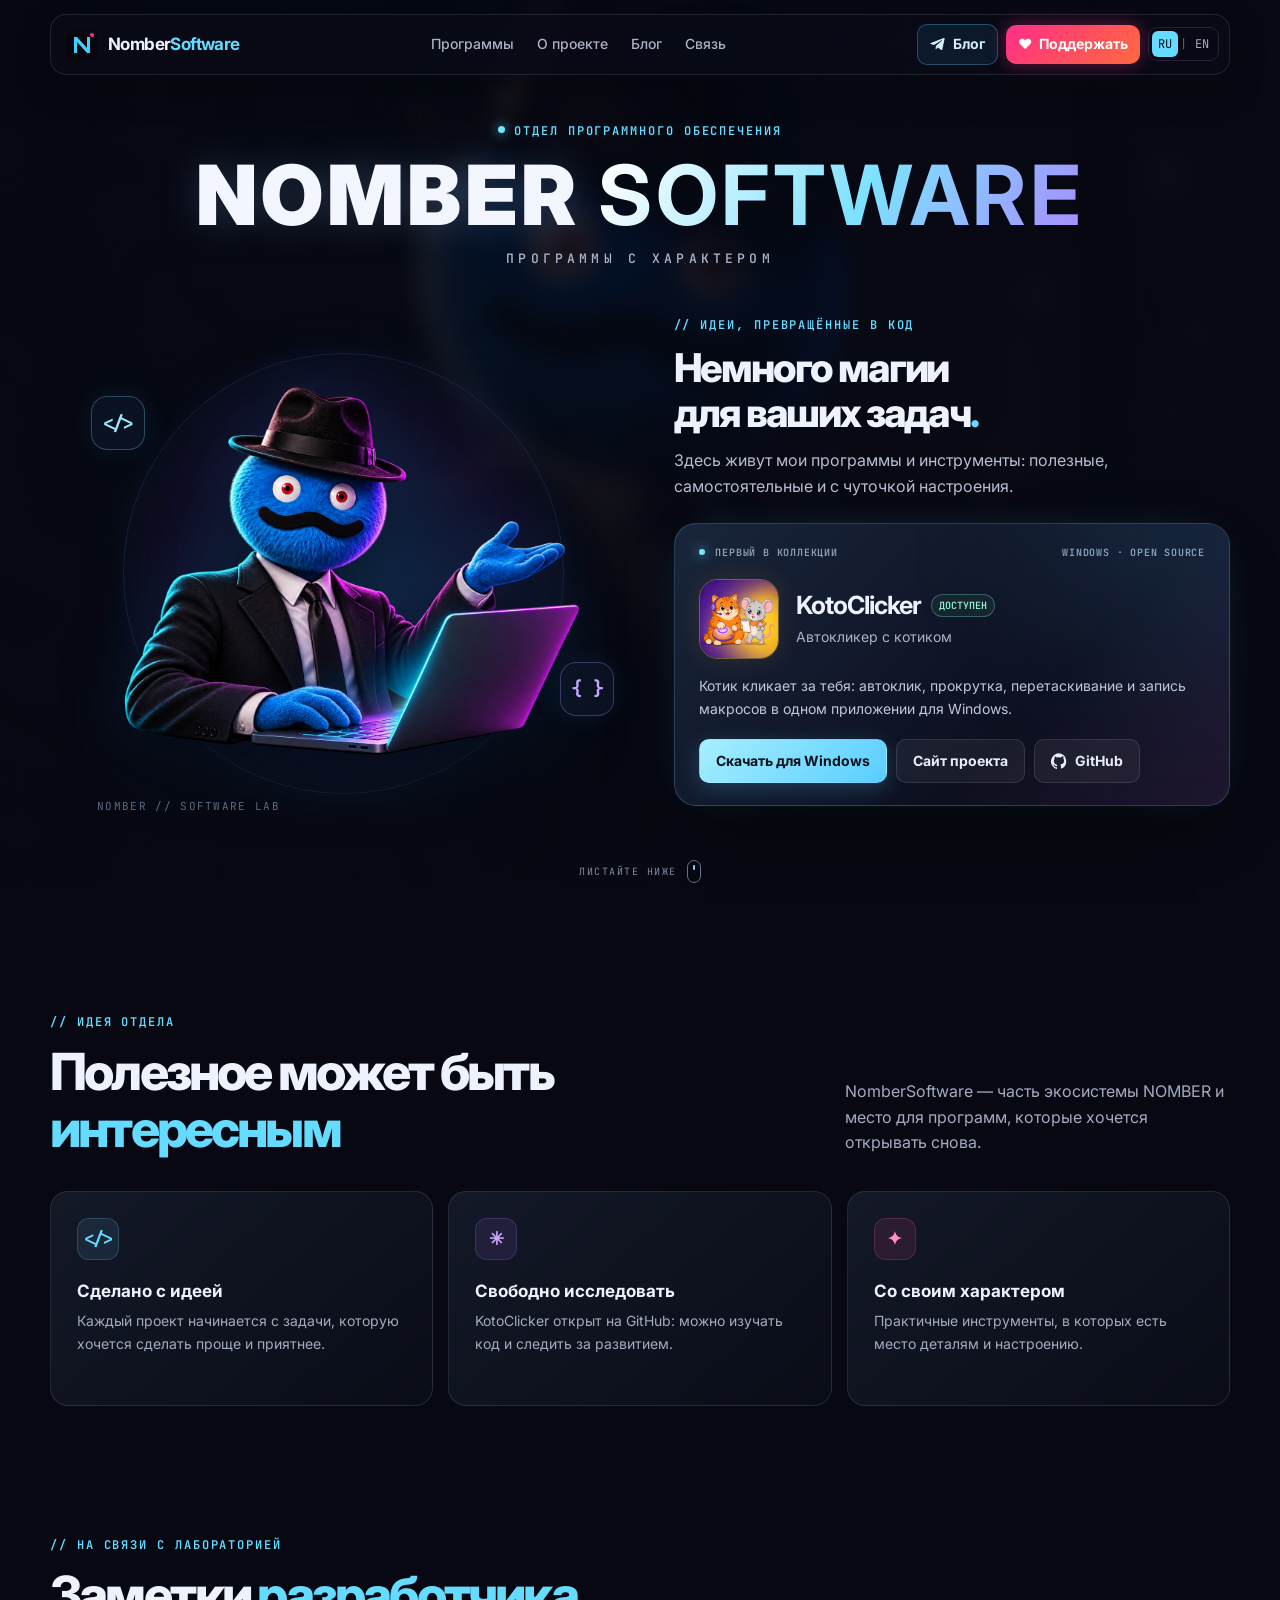
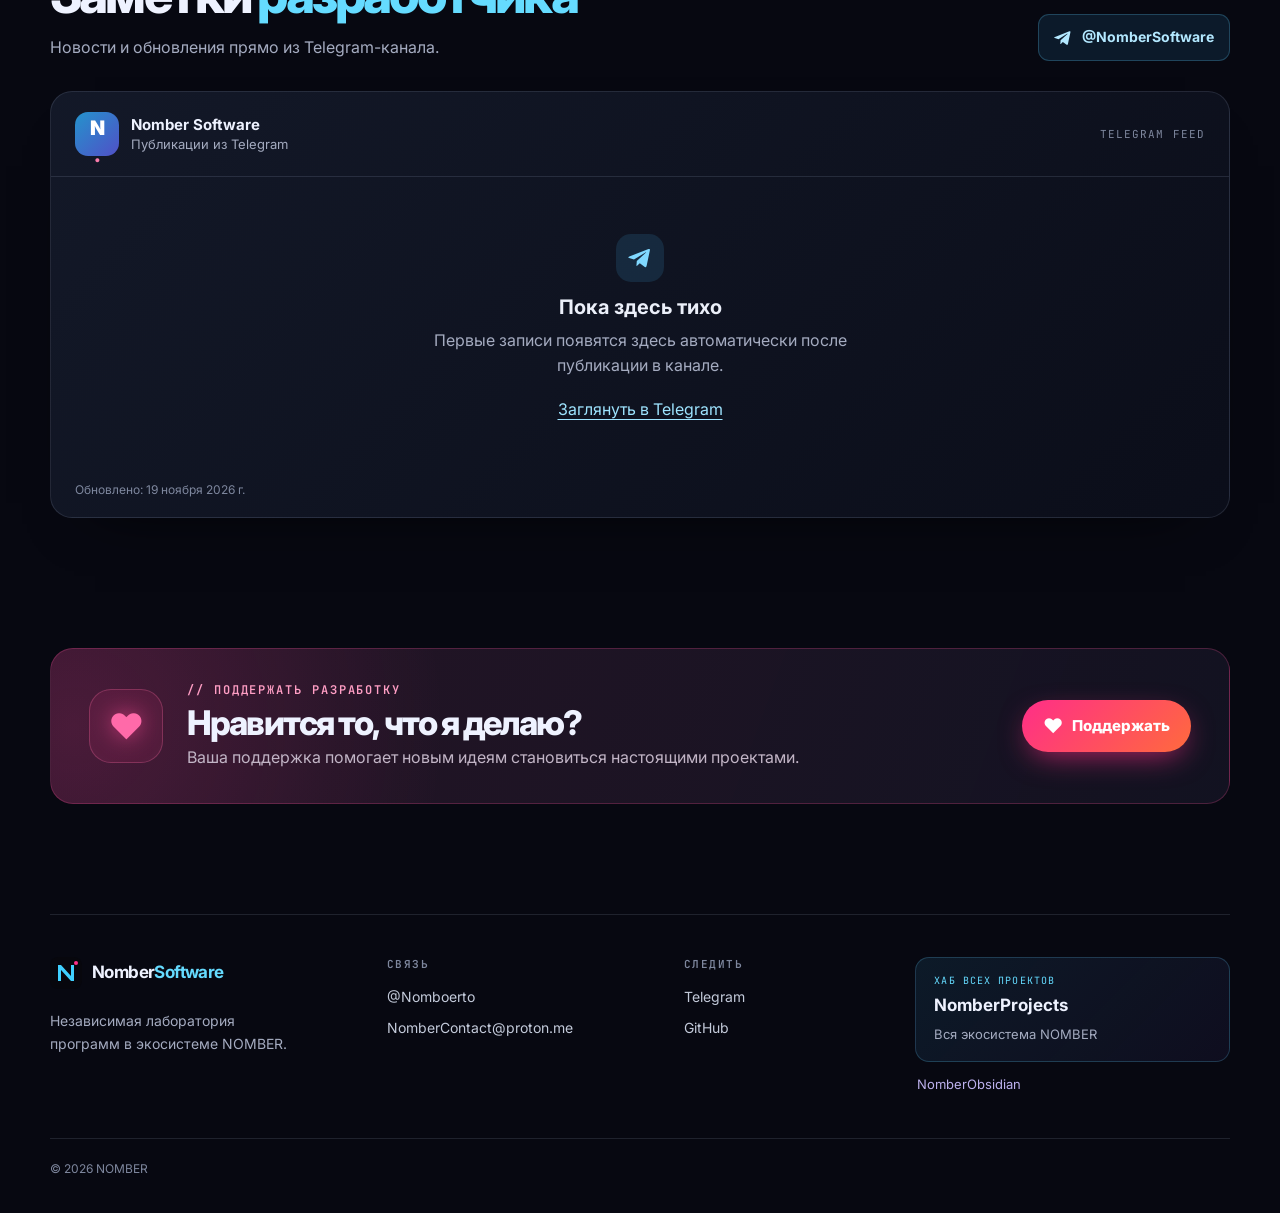
==== commit 792e2ff7: "Use original KotoClicker artwork for icon" ====
--- a/index.html
+++ b/index.html
@@ -20,7 +20,7 @@
   <link rel="preconnect" href="https://fonts.googleapis.com">
   <link rel="preconnect" href="https://fonts.gstatic.com" crossorigin>
   <link href="https://fonts.googleapis.com/css2?family=Inter:wght@400;500;600;700;800;900&family=JetBrains+Mono:wght@400;500;600;700&display=swap" rel="stylesheet">
-  <link rel="stylesheet" href="assets/style.css?v=icon2">
+  <link rel="stylesheet" href="assets/style.css?v=icon3">
   <script src="assets/main.js" defer></script>
 </head>
 <body>
@@ -64,7 +64,7 @@
         <article class="product-card">
           <div class="product-topline"><span><span class="tiny-dot"></span> <span data-i18n="product.label">ПЕРВЫЙ В КОЛЛЕКЦИИ</span></span><span>WINDOWS · OPEN SOURCE</span></div>
           <div class="product-main">
-            <span class="product-icon" role="img" aria-label="Котик и мышка — герои KotoClicker"><img class="product-icon-cat" src="assets/kotoclicker-cat.webp" alt="" width="561" height="640"><img class="product-icon-mouse" src="assets/kotoclicker-mouse.webp" alt="" width="417" height="520"></span>
+            <img class="product-icon" src="assets/kotoclicker-original.webp" alt="Котик и мышка — герои KotoClicker" width="512" height="512">
             <div class="product-title"><div class="product-title-row"><h3>KotoClicker</h3><span class="product-status" data-i18n="product.status">ДОСТУПЕН</span></div><p data-i18n="product.tag">Автокликер с котиком</p></div>
           </div>
           <p class="product-description" data-i18n="product.desc">Котик кликает за тебя: автоклик, прокрутка, перетаскивание и запись макросов в одном приложении для Windows.</p>
--- a/assets/style.css
+++ b/assets/style.css
@@ -6,7 +6,7 @@
 .wrap{width:min(1180px,calc(100% - 48px));margin-inline:auto}.ambient{position:fixed;inset:0;z-index:-2;overflow:hidden;background:#070811}.ambient-city{position:absolute;inset:-40px;background:linear-gradient(90deg,rgba(4,7,16,.86),rgba(6,8,18,.76)),url('scene.jpg') center/cover;filter:blur(11px) saturate(1.2);transform:scale(1.08);opacity:.68}.ambient:after{content:"";position:absolute;inset:0;background:radial-gradient(ellipse at 48% 17%,transparent,rgba(7,8,17,.58) 55%,#070811 100%),linear-gradient(transparent 40%,#070811 100%)}.ambient-grid{position:absolute;inset:0;opacity:.12;background-image:linear-gradient(rgba(139,190,255,.12) 1px,transparent 1px),linear-gradient(90deg,rgba(139,190,255,.12) 1px,transparent 1px);background-size:70px 70px;mask-image:linear-gradient(#000,transparent 75%)}
 .nav{position:fixed;z-index:50;left:50%;top:14px;transform:translateX(-50%);width:min(1180px,calc(100% - 28px));min-height:61px;padding:8px 10px 8px 15px;display:flex;align-items:center;gap:20px;border:1px solid var(--border);border-radius:16px;background:rgba(9,11,22,.78);backdrop-filter:blur(20px) saturate(1.4);box-shadow:0 12px 38px rgba(0,0,0,.18);transition:background .2s}.nav.scrolled{background:rgba(8,10,19,.94)}.brand{display:inline-flex;align-items:center;gap:10px;text-decoration:none;white-space:nowrap;font-weight:700;letter-spacing:-.035em;font-size:17px}.brand img{border-radius:8px}.brand b{color:var(--cyan)}.nav-links{display:flex;gap:3px;margin:auto}.nav-links a{color:#abb2c4;text-decoration:none;font-size:14px;font-weight:500;padding:8px 10px;border-radius:8px;transition:color .2s,background .2s}.nav-links a:hover{background:rgba(255,255,255,.06);color:#fff}.nav-actions{display:flex;align-items:center;gap:8px}.nav-blog,.nav-donate{display:inline-flex;align-items:center;gap:7px;border-radius:10px;padding:8px 12px;text-decoration:none;font-size:14px;font-weight:700;white-space:nowrap}.nav-blog{color:#d3efff;background:rgba(49,166,221,.1);border:1px solid rgba(91,201,252,.3)}.nav-blog:hover{background:rgba(49,166,221,.25)}.nav-blog svg{width:16px;height:16px}.nav-donate{background:linear-gradient(135deg,#ff2e88,#ff6a3d);box-shadow:0 0 18px rgba(255,46,136,.4);color:#fff}.nav-donate:hover,.donate:hover{filter:brightness(1.1);transform:translateY(-2px)}.lang{display:flex;align-items:center;gap:2px;padding:3px;border:1px solid var(--border);border-radius:9px;font:12px var(--mono)}.lang button{border:0;background:transparent;color:var(--muted);padding:5px 6px;border-radius:6px;cursor:pointer;font:inherit}.lang i{font-style:normal;color:#596174}.lang button[aria-pressed=true]{background:var(--cyan);color:#07101b}
 .hero{padding-top:122px;position:relative}.hero-heading{text-align:center;position:relative;z-index:2}.eyebrow{font:600 12px/1.5 var(--mono);letter-spacing:.16em;color:var(--cyan);text-transform:uppercase;margin:0}.signal,.tiny-dot{display:inline-block;width:7px;height:7px;border-radius:50%;background:#75e5ff;box-shadow:0 0 12px #66dbff;vertical-align:2px;margin-right:9px}.hero-heading h1{display:flex;justify-content:center;align-items:center;gap:.22em;margin:14px 0 2px;font-size:clamp(40px,6.5vw,83px);line-height:1;letter-spacing:.045em;font-weight:900}.hero-heading h1 span{color:#f4f6ff;text-shadow:0 0 40px rgba(147,190,255,.22)}.hero-heading h1 b{background:linear-gradient(120deg,#fff 2%,#7de1ff 55%,#a78bff 100%);background-clip:text;-webkit-background-clip:text;color:transparent}.hero-sub{margin:13px 0 0;font:500 13px/1.4 var(--mono);letter-spacing:.32em;color:#acb8d0}.hero-stage{display:grid;grid-template-columns:minmax(0,1.02fr) minmax(0,.98fr);gap:28px;align-items:center;min-height:535px;margin-top:20px}.mascot-zone{position:relative;isolation:isolate;min-width:0;align-self:stretch;display:grid;place-items:center;overflow:visible}.mascot{position:relative;z-index:2;width:min(100%,570px);max-height:570px;object-fit:contain;filter:drop-shadow(0 25px 35px rgba(0,0,0,.65)) drop-shadow(0 0 28px rgba(50,145,255,.17));mask-image:linear-gradient(#000 89%,transparent 100%)}.orb{position:absolute;z-index:-1;border-radius:50%;pointer-events:none}.orb-one{width:80%;aspect-ratio:1;background:radial-gradient(circle,rgba(45,140,233,.29),rgba(104,67,214,.11) 50%,transparent 72%);filter:blur(9px);animation:breathe 7s ease-in-out infinite}.orb-two{width:75%;aspect-ratio:1;border:1px solid rgba(89,200,255,.13);box-shadow:inset 0 0 70px rgba(89,200,255,.05),0 0 70px rgba(89,200,255,.04)}.code-float{position:absolute;z-index:3;display:grid;place-items:center;width:54px;height:54px;background:rgba(14,23,42,.7);backdrop-filter:blur(12px);border:1px solid rgba(108,216,255,.3);border-radius:16px;color:#9de8ff;box-shadow:0 0 30px rgba(51,180,255,.1);font:700 19px var(--mono);animation:float 7s ease-in-out infinite}.code-one{top:19%;left:7%}.code-two{bottom:25%;right:4%;color:#c5a9ff;border-color:rgba(179,139,255,.3);animation-delay:-3s}.mascot-label{position:absolute;z-index:3;bottom:8%;left:8%;font:11px var(--mono);letter-spacing:.12em;color:rgba(170,204,237,.5)}
-.hero-content{position:relative;z-index:3;padding:0 0 24px 8px}.intro h2{font-size:clamp(30px,3.1vw,43px);letter-spacing:-.055em;line-height:1.13;margin:12px 0 12px;font-weight:800}.accent{color:var(--cyan)}.intro>p:not(.eyebrow){max-width:500px;color:#b5bdcf;margin:0 0 24px}.product-card{position:relative;overflow:hidden;padding:22px 24px;border:1px solid rgba(117,212,255,.23);border-radius:22px;background:linear-gradient(135deg,rgba(27,41,64,.9),rgba(14,17,33,.91) 65%,rgba(37,25,51,.86));box-shadow:0 28px 70px -35px #000,0 0 45px -28px rgba(79,208,255,.55);backdrop-filter:blur(18px)}.product-card:before{content:"";position:absolute;width:220px;height:220px;right:-90px;top:-110px;background:#56baff;filter:blur(100px);opacity:.21}.product-topline{display:flex;justify-content:space-between;gap:10px;color:#8ea3bb;font:600 10px/1.4 var(--mono);letter-spacing:.08em}.tiny-dot{width:6px;height:6px;margin-right:4px;vertical-align:1px}.product-main{display:flex;align-items:center;gap:17px;margin:19px 0 15px}.product-icon{position:relative;display:block;flex:none;width:80px;height:80px;overflow:hidden;border-radius:19px;border:1px solid rgba(255,202,93,.4);background:radial-gradient(ellipse at 83% 62%,#ffda32 0%,#f4ae32 25%,transparent 65%),linear-gradient(125deg,#3d0a87 8%,#773e7c 58%,#c67646 100%);box-shadow:0 0 26px rgba(255,168,46,.12)}.product-icon img{position:absolute;max-width:none;height:auto}.product-icon-cat{left:2%;bottom:15%;width:56%}.product-icon-mouse{right:2%;bottom:15%;width:47%}.product-title{min-width:0;flex:1}.product-title-row{display:flex;align-items:center;gap:10px;flex-wrap:wrap}.product-title h3{font-size:25px;line-height:1.15;letter-spacing:-.04em;margin:0}.product-title p{color:#aab3c8;font-size:14px;margin:6px 0 0}.product-status{font:600 10px var(--mono);color:#94f1ce;border:1px solid rgba(134,234,196,.3);background:rgba(88,202,155,.08);padding:4px 7px;border-radius:20px}.product-description{font-size:14px;color:#c1c8d8;margin:0 0 18px;line-height:1.65}.product-actions{display:flex;gap:9px;flex-wrap:wrap}.button{border:1px solid transparent;display:inline-flex;justify-content:center;align-items:center;gap:8px;padding:10px 16px;border-radius:10px;font-size:14px;font-weight:700;text-decoration:none;cursor:pointer;transition:transform .2s,box-shadow .2s,background .2s}.button:hover{transform:translateY(-2px)}.button-cyan{color:#07111a;background:linear-gradient(135deg,#a6efff,#58cdff);box-shadow:0 6px 22px rgba(78,195,255,.23)}.button-glass{color:#e8eefa;background:rgba(255,255,255,.055);border-color:rgba(255,255,255,.11)}.button-glass:hover{background:rgba(255,255,255,.11)}.button svg{width:16px;height:16px}.explore{display:flex;align-items:center;justify-content:center;gap:10px;width:max-content;margin:2px auto 0;color:#7f8a9f;text-decoration:none;font:10px var(--mono);letter-spacing:.15em}.mouse{height:23px;width:14px;border:1px solid #64718c;border-radius:9px;position:relative}.mouse:after{content:"";position:absolute;top:4px;left:5px;width:2px;height:5px;background:var(--cyan);border-radius:5px;animation:scroll 1.7s infinite}
+.hero-content{position:relative;z-index:3;padding:0 0 24px 8px}.intro h2{font-size:clamp(30px,3.1vw,43px);letter-spacing:-.055em;line-height:1.13;margin:12px 0 12px;font-weight:800}.accent{color:var(--cyan)}.intro>p:not(.eyebrow){max-width:500px;color:#b5bdcf;margin:0 0 24px}.product-card{position:relative;overflow:hidden;padding:22px 24px;border:1px solid rgba(117,212,255,.23);border-radius:22px;background:linear-gradient(135deg,rgba(27,41,64,.9),rgba(14,17,33,.91) 65%,rgba(37,25,51,.86));box-shadow:0 28px 70px -35px #000,0 0 45px -28px rgba(79,208,255,.55);backdrop-filter:blur(18px)}.product-card:before{content:"";position:absolute;width:220px;height:220px;right:-90px;top:-110px;background:#56baff;filter:blur(100px);opacity:.21}.product-topline{display:flex;justify-content:space-between;gap:10px;color:#8ea3bb;font:600 10px/1.4 var(--mono);letter-spacing:.08em}.tiny-dot{width:6px;height:6px;margin-right:4px;vertical-align:1px}.product-main{display:flex;align-items:center;gap:17px;margin:19px 0 15px}.product-icon{display:block;flex:none;width:80px;height:80px;object-fit:cover;border-radius:19px;border:1px solid rgba(255,202,93,.4);box-shadow:0 0 26px rgba(255,168,46,.12)}.product-title{min-width:0;flex:1}.product-title-row{display:flex;align-items:center;gap:10px;flex-wrap:wrap}.product-title h3{font-size:25px;line-height:1.15;letter-spacing:-.04em;margin:0}.product-title p{color:#aab3c8;font-size:14px;margin:6px 0 0}.product-status{font:600 10px var(--mono);color:#94f1ce;border:1px solid rgba(134,234,196,.3);background:rgba(88,202,155,.08);padding:4px 7px;border-radius:20px}.product-description{font-size:14px;color:#c1c8d8;margin:0 0 18px;line-height:1.65}.product-actions{display:flex;gap:9px;flex-wrap:wrap}.button{border:1px solid transparent;display:inline-flex;justify-content:center;align-items:center;gap:8px;padding:10px 16px;border-radius:10px;font-size:14px;font-weight:700;text-decoration:none;cursor:pointer;transition:transform .2s,box-shadow .2s,background .2s}.button:hover{transform:translateY(-2px)}.button-cyan{color:#07111a;background:linear-gradient(135deg,#a6efff,#58cdff);box-shadow:0 6px 22px rgba(78,195,255,.23)}.button-glass{color:#e8eefa;background:rgba(255,255,255,.055);border-color:rgba(255,255,255,.11)}.button-glass:hover{background:rgba(255,255,255,.11)}.button svg{width:16px;height:16px}.explore{display:flex;align-items:center;justify-content:center;gap:10px;width:max-content;margin:2px auto 0;color:#7f8a9f;text-decoration:none;font:10px var(--mono);letter-spacing:.15em}.mouse{height:23px;width:14px;border:1px solid #64718c;border-radius:9px;position:relative}.mouse:after{content:"";position:absolute;top:4px;left:5px;width:2px;height:5px;background:var(--cyan);border-radius:5px;animation:scroll 1.7s infinite}
 .section{padding-top:130px}.section-heading{display:flex;align-items:end;justify-content:space-between;gap:40px;margin-bottom:35px}.section-heading h2,.support h2{margin:12px 0 0;font-size:clamp(32px,4vw,52px);line-height:1.1;letter-spacing:-.055em;font-weight:800}.section-heading h2 em{font-style:normal;color:var(--cyan)}.heading-note{max-width:385px;color:var(--muted);margin:0}.values{display:grid;grid-template-columns:repeat(3,1fr);gap:15px}.value{min-height:215px;padding:26px;border:1px solid var(--border);border-radius:18px;background:linear-gradient(140deg,rgba(25,30,47,.75),rgba(12,15,27,.72));transition:transform .25s,border-color .25s}.value:hover{transform:translateY(-4px);border-color:rgba(109,216,255,.3)}.value-icon{display:grid;place-items:center;width:42px;height:42px;border-radius:12px;border:1px solid rgba(112,216,255,.2);background:rgba(98,201,255,.1);font:700 18px var(--mono);color:var(--cyan)}.value:nth-child(2) .value-icon{color:#c7a6ff;background:rgba(164,121,255,.1);border-color:rgba(164,121,255,.2)}.value:nth-child(3) .value-icon{color:#ff91c1;background:rgba(255,89,162,.1);border-color:rgba(255,89,162,.2)}.value h3{font-size:17px;line-height:1.3;margin:20px 0 7px}.value p{font-size:14px;line-height:1.65;color:var(--muted);margin:0}
 .blog-heading{margin-bottom:30px}.blog-lede{color:var(--muted);margin:13px 0 0}.telegram-link{display:inline-flex;align-items:center;gap:10px;padding:11px 15px;border-radius:11px;color:#b3e8ff;background:rgba(46,157,211,.13);border:1px solid rgba(94,194,238,.25);text-decoration:none;font-size:14px;font-weight:700;white-space:nowrap}.telegram-link:hover{background:rgba(46,157,211,.25)}.feed-shell{overflow:hidden;border:1px solid var(--border);border-radius:22px;background:linear-gradient(135deg,rgba(21,27,43,.9),rgba(12,15,27,.9));box-shadow:0 30px 60px -45px #000}.feed-header{display:flex;justify-content:space-between;align-items:center;padding:20px 24px;border-bottom:1px solid var(--border)}.feed-ident{display:flex;gap:12px;align-items:center}.feed-ident>div{display:flex;flex-direction:column;line-height:1.4}.feed-ident strong{font-size:15px}.feed-ident div>span{font-size:13px;color:var(--muted)}.feed-logo{width:44px;height:44px;display:grid;place-items:center;border-radius:13px;background:linear-gradient(135deg,#2493cc,#5050c7);color:white;font-size:20px;font-weight:900}.feed-logo span{display:inline;color:#fb7cac}.feed-source{font:11px var(--mono);letter-spacing:.1em;color:var(--dim)}.feed{padding:22px;display:grid;grid-template-columns:repeat(2,minmax(0,1fr));gap:14px}.feed-empty,.feed-loading,.feed-error{grid-column:1/-1;padding:35px 20px;text-align:center;color:var(--muted)}.feed-empty strong{display:block;color:#ebeff9;font-size:20px;line-height:1.3;margin:12px 0 8px}.feed-empty p{margin:0 auto;max-width:460px}.feed-empty-icon{margin:auto;display:grid;place-items:center;width:48px;height:48px;border-radius:15px;background:rgba(65,179,230,.14);color:#80d8ff}.feed-empty-icon svg{width:24px;height:24px}.feed-empty a{display:inline-block;margin-top:18px;color:#9ee4ff;text-underline-offset:4px}.feed-error button{margin-left:8px;background:none;border:0;color:var(--cyan);text-decoration:underline;cursor:pointer}.post{min-width:0;overflow:hidden;border:1px solid rgba(255,255,255,.08);border-radius:15px;background:rgba(255,255,255,.035)}.post-media{display:block;max-height:300px;overflow:hidden;background:#0d1424}.post-media img{width:100%;max-height:300px;object-fit:cover}.post-body{padding:20px}.post-text{white-space:normal;overflow-wrap:anywhere;color:#d7dceb;font-size:15px;line-height:1.7}.post-text a{color:var(--cyan)}.post-text pre{max-width:100%;overflow:auto}.post-meta{display:flex;align-items:center;justify-content:space-between;gap:12px;margin-top:18px;color:var(--dim);font-size:12px}.post-meta a{color:var(--cyan);text-decoration:none;font-weight:600}.post-meta a:hover{text-decoration:underline}.post-document{font-size:14px;color:var(--muted);margin-top:12px}.feed-more{margin:0 22px 18px}.feed-updated{margin:0;padding:0 24px 18px;color:var(--dim);font-size:12px}.feed-updated:empty{display:none}
 .support{position:relative;display:flex;align-items:center;gap:24px;margin-top:130px;padding:32px 38px;border:1px solid rgba(255,80,151,.24);border-radius:23px;background:radial-gradient(circle at 2% 50%,rgba(254,59,150,.17),transparent 32%),linear-gradient(110deg,rgba(46,24,45,.8),rgba(20,20,35,.9));overflow:hidden}.support-art{display:grid;place-items:center;flex:none;width:74px;height:74px;border:1px solid rgba(255,113,167,.28);border-radius:22px;color:#ff6aa9;background:rgba(255,59,140,.1);font-size:35px;text-shadow:0 0 22px rgba(255,76,145,.7)}.support-copy{flex:1}.support .eyebrow{color:#ff9ec4}.support h2{font-size:clamp(24px,3vw,34px);margin:5px 0 4px}.support p:not(.eyebrow){margin:0;color:#c2b5c6}.donate{display:inline-flex;align-items:center;justify-content:center;gap:9px;flex:none;text-decoration:none;font-weight:800;font-size:15px;padding:14px 21px;border-radius:999px;color:#fff;background:linear-gradient(135deg,#ff2e88,#ff6a3d);box-shadow:0 10px 30px -8px rgba(255,46,136,.7);transition:transform .2s,filter .2s}.donate>span:first-child{font-size:20px;line-height:1}
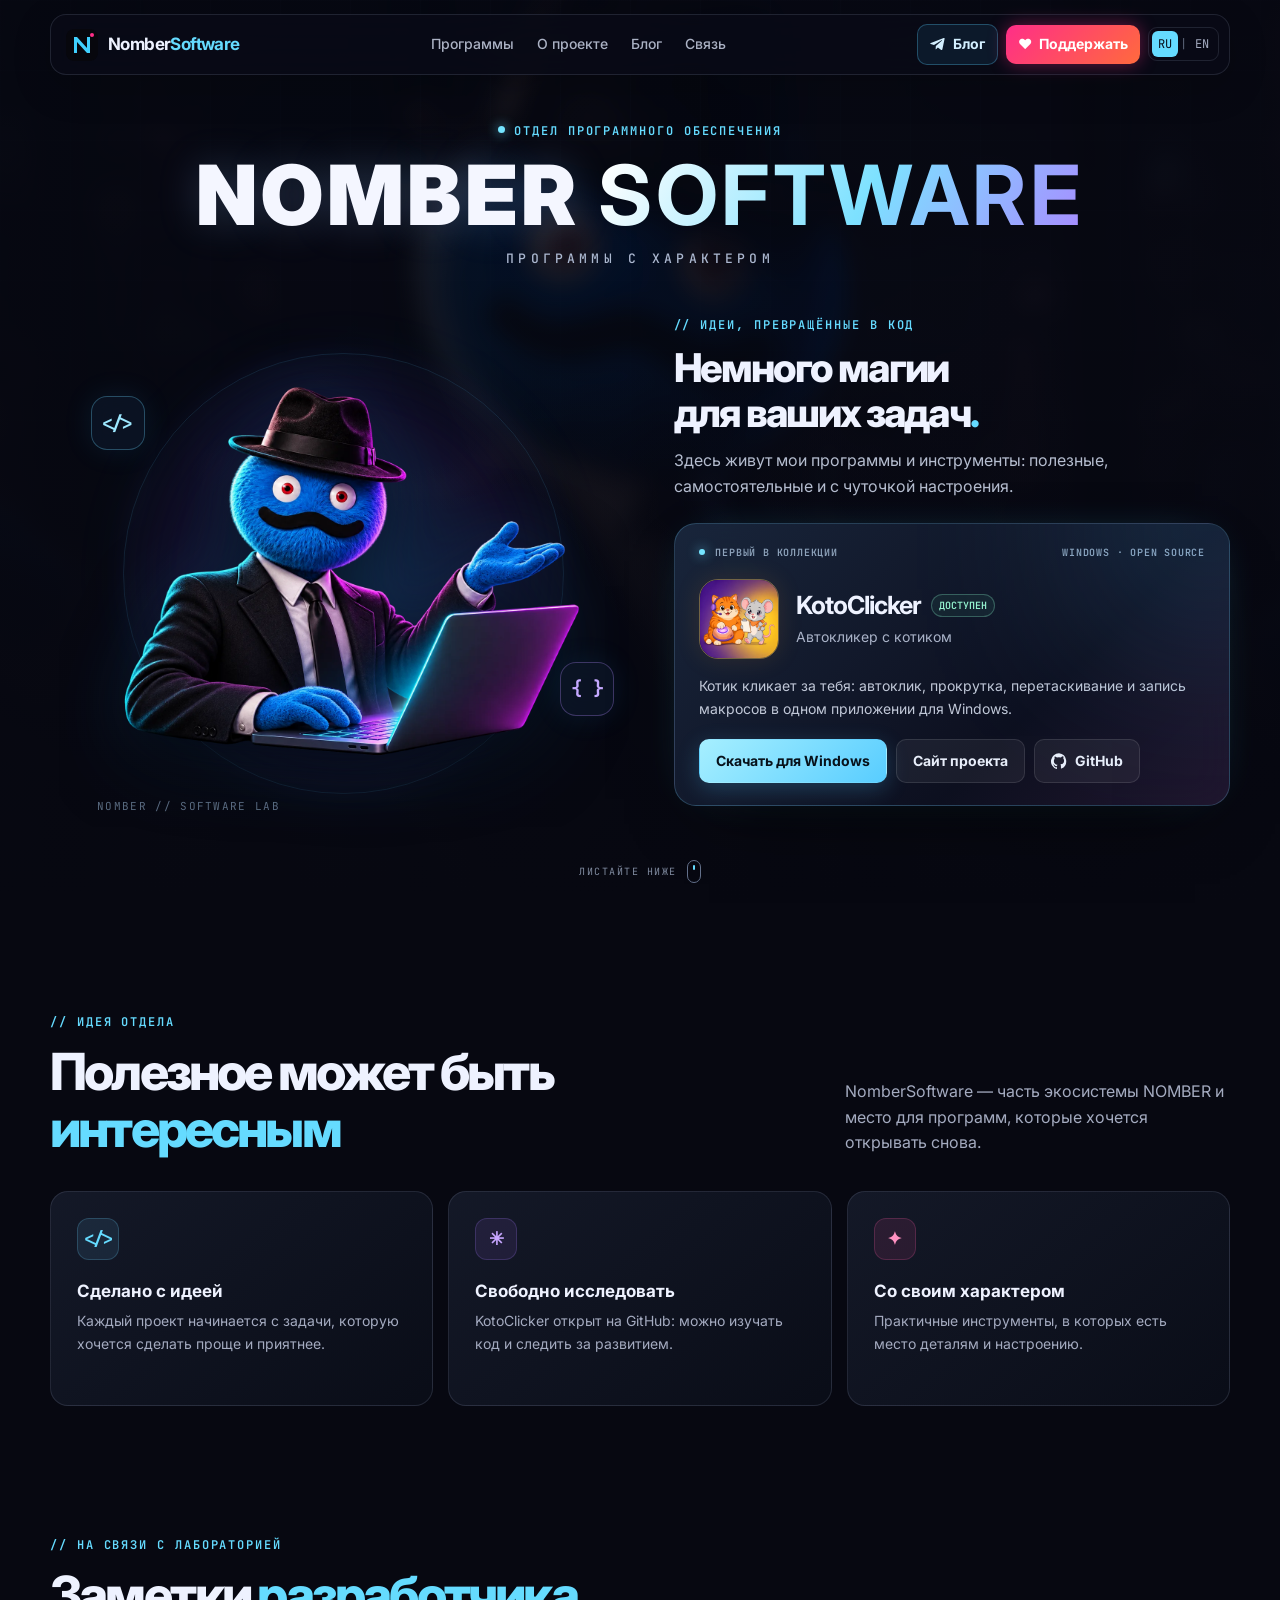
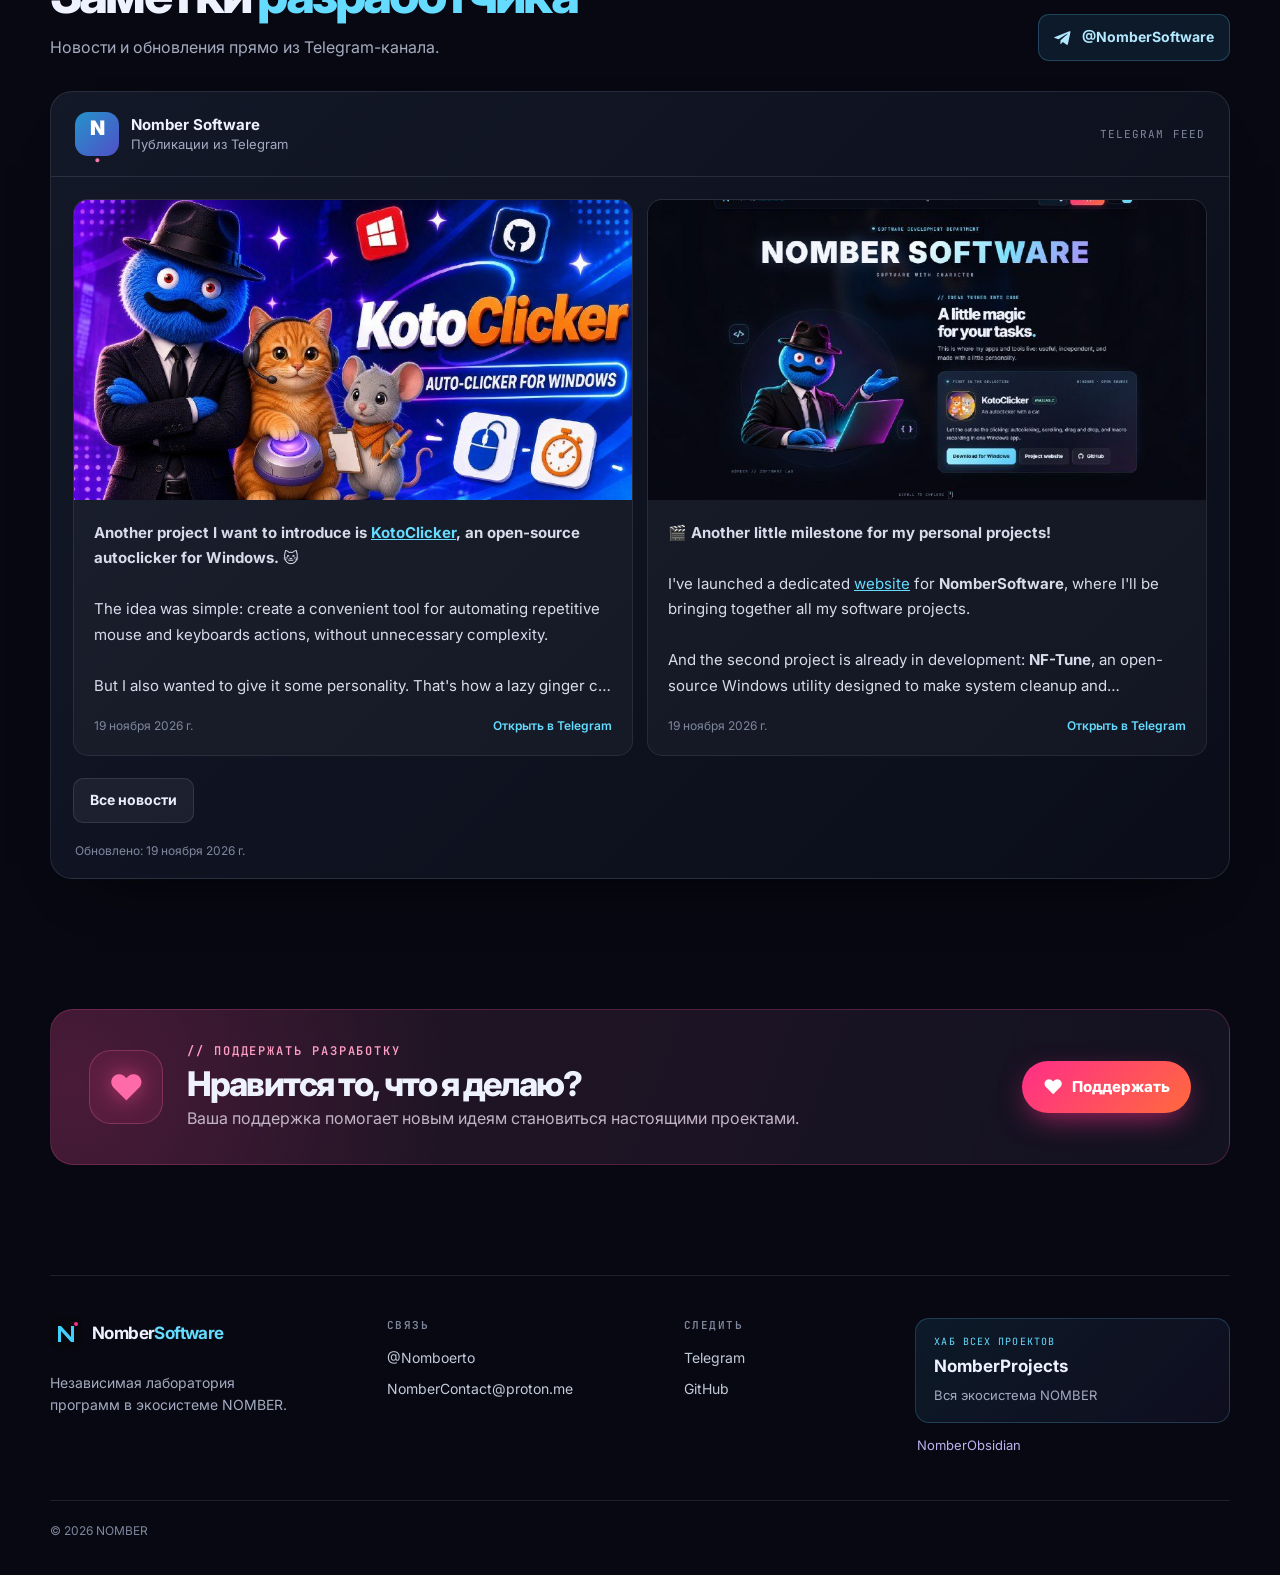
==== commit cbfa5ad5: "Add full news archive and recent homepage posts" ====
--- a/index.html
+++ b/index.html
@@ -20,8 +20,8 @@
   <link rel="preconnect" href="https://fonts.googleapis.com">
   <link rel="preconnect" href="https://fonts.gstatic.com" crossorigin>
   <link href="https://fonts.googleapis.com/css2?family=Inter:wght@400;500;600;700;800;900&family=JetBrains+Mono:wght@400;500;600;700&display=swap" rel="stylesheet">
-  <link rel="stylesheet" href="assets/style.css?v=icon3">
-  <script src="assets/main.js" defer></script>
+  <link rel="stylesheet" href="assets/style.css?v=blog2">
+  <script src="assets/main.js?v=blog2" defer></script>
 </head>
 <body>
 <a class="skip" href="#software" data-i18n="skip">Перейти к программам</a>
@@ -31,11 +31,11 @@
   <nav class="nav-links" aria-label="Разделы сайта">
     <a href="#software" data-i18n="nav.software">Программы</a>
     <a href="#about" data-i18n="nav.about">О проекте</a>
-    <a href="#blog" data-i18n="nav.blog">Блог</a>
+    <a href="blog.html" data-i18n="nav.blog">Блог</a>
     <a href="#contact" data-i18n="nav.contact">Связь</a>
   </nav>
   <div class="nav-actions">
-    <a class="nav-blog" href="#blog" aria-label="Блог NomberSoftware"><svg viewBox="0 0 24 24" aria-hidden="true"><path d="M21.9 4.3 18.6 20c-.2 1.1-.9 1.4-1.8.9l-5-3.7-2.4 2.3c-.3.3-.5.5-1 .5l.4-5.1 9.2-8.3c.4-.4-.1-.6-.6-.2L6 13.6l-4.9-1.5c-1.1-.3-1.1-1 .2-1.6L20.5 3c.9-.3 1.7.2 1.4 1.3z"/></svg><span data-i18n="nav.blog">Блог</span></a>
+    <a class="nav-blog" href="blog.html" aria-label="Блог NomberSoftware"><svg viewBox="0 0 24 24" aria-hidden="true"><path d="M21.9 4.3 18.6 20c-.2 1.1-.9 1.4-1.8.9l-5-3.7-2.4 2.3c-.3.3-.5.5-1 .5l.4-5.1 9.2-8.3c.4-.4-.1-.6-.6-.2L6 13.6l-4.9-1.5c-1.1-.3-1.1-1 .2-1.6L20.5 3c.9-.3 1.7.2 1.4 1.3z"/></svg><span data-i18n="nav.blog">Блог</span></a>
     <a class="nav-donate" href="https://donatre.github.io/" target="_blank" rel="noopener noreferrer">♥ <span data-i18n="donate">Поддержать</span></a>
     <div class="lang" role="group" aria-label="Язык / Language"><button type="button" data-lang="ru" aria-pressed="true">RU</button><i aria-hidden="true">|</i><button type="button" data-lang="en" aria-pressed="false">EN</button></div>
   </div>
@@ -92,8 +92,8 @@
     <div class="section-heading blog-heading"><div><p class="eyebrow" data-i18n="blog.eyebrow">// НА СВЯЗИ С ЛАБОРАТОРИЕЙ</p><h2 id="blog-title" data-i18n="blog.title">Заметки <em>разработчика</em></h2><p class="blog-lede" data-i18n="blog.lede">Новости и обновления прямо из Telegram-канала.</p></div><a class="telegram-link" href="https://t.me/NomberSoftware" target="_blank" rel="noopener noreferrer"><svg viewBox="0 0 24 24" aria-hidden="true"><path d="M21.9 4.3 18.6 20c-.2 1.1-.9 1.4-1.8.9l-5-3.7-2.4 2.3c-.3.3-.5.5-1 .5l.4-5.1 9.2-8.3c.4-.4-.1-.6-.6-.2L6 13.6l-4.9-1.5c-1.1-.3-1.1-1 .2-1.6L20.5 3c.9-.3 1.7.2 1.4 1.3z"/></svg><span>@NomberSoftware</span></a></div>
     <div class="feed-shell">
       <div class="feed-header"><div class="feed-ident"><span class="feed-logo">N<span>·</span></span><div><strong>Nomber Software</strong><span data-i18n="blog.source">Публикации из Telegram</span></div></div><span class="feed-source">TELEGRAM FEED</span></div>
-      <div id="feed" class="feed" aria-live="polite"><p class="feed-loading" data-i18n="blog.loading">Загружаем публикации…</p></div>
-      <button id="feed-more" class="button button-glass feed-more" type="button" hidden data-i18n="blog.more">Показать ещё</button>
+      <div id="feed" class="feed home-feed" aria-live="polite"><p class="feed-loading" data-i18n="blog.loading">Загружаем публикации…</p></div>
+      <a class="button button-glass feed-more" href="blog.html" data-i18n="blog.all">Все новости</a>
       <p class="feed-updated" id="feed-updated"></p>
     </div>
   </section>
--- a/assets/style.css
+++ b/assets/style.css
@@ -17,3 +17,8 @@
 @media(max-width:400px){.brand span{font-size:14px}.nav-donate{padding-inline:8px}.lang{padding:2px}.lang button{padding:4px}.hero-heading h1{font-size:32px}.mascot-zone{height:325px}.product-main{gap:12px}.product-icon{width:67px;height:67px}.product-title h3{font-size:22px}.product-topline{font-size:9px}.support{gap:15px}.support-art{width:45px;height:45px}.support-copy{min-width:calc(100% - 60px)}.support .donate{margin-left:60px}}
 @media(prefers-reduced-motion:reduce){html{scroll-behavior:auto}*,*::before,*::after{animation:none!important;transition:none!important}}
 [hidden]{display:none!important}.post-gallery{display:grid}.post-gallery.multiple{grid-template-columns:repeat(2,minmax(0,1fr));gap:2px}.post-gallery.multiple .post-media img{height:200px}.post-media{position:relative}.post-play{position:absolute;left:50%;top:50%;transform:translate(-50%,-50%);display:grid;place-items:center;width:45px;height:45px;border-radius:50%;background:rgba(0,0,0,.65);color:white;font-size:17px}
+
+/* News overview and full Telegram archive */
+.home-feed .post-text{display:-webkit-box;-webkit-line-clamp:7;-webkit-box-orient:vertical;overflow:hidden}
+.blog-archive{padding-top:128px;min-height:55vh}.archive-back{display:inline-flex;margin-bottom:30px;color:var(--cyan);font-size:14px;font-weight:600;text-decoration:none}.archive-back:hover{text-decoration:underline}.blog-archive h1{margin:12px 0 0;font-size:clamp(36px,5vw,58px);line-height:1.1;letter-spacing:-.055em;font-weight:800}.blog-archive h1 em{font-style:normal;color:var(--cyan)}
+@media(max-width:760px){.blog-archive{padding-top:105px}.blog-archive .telegram-link{margin-top:20px}}
